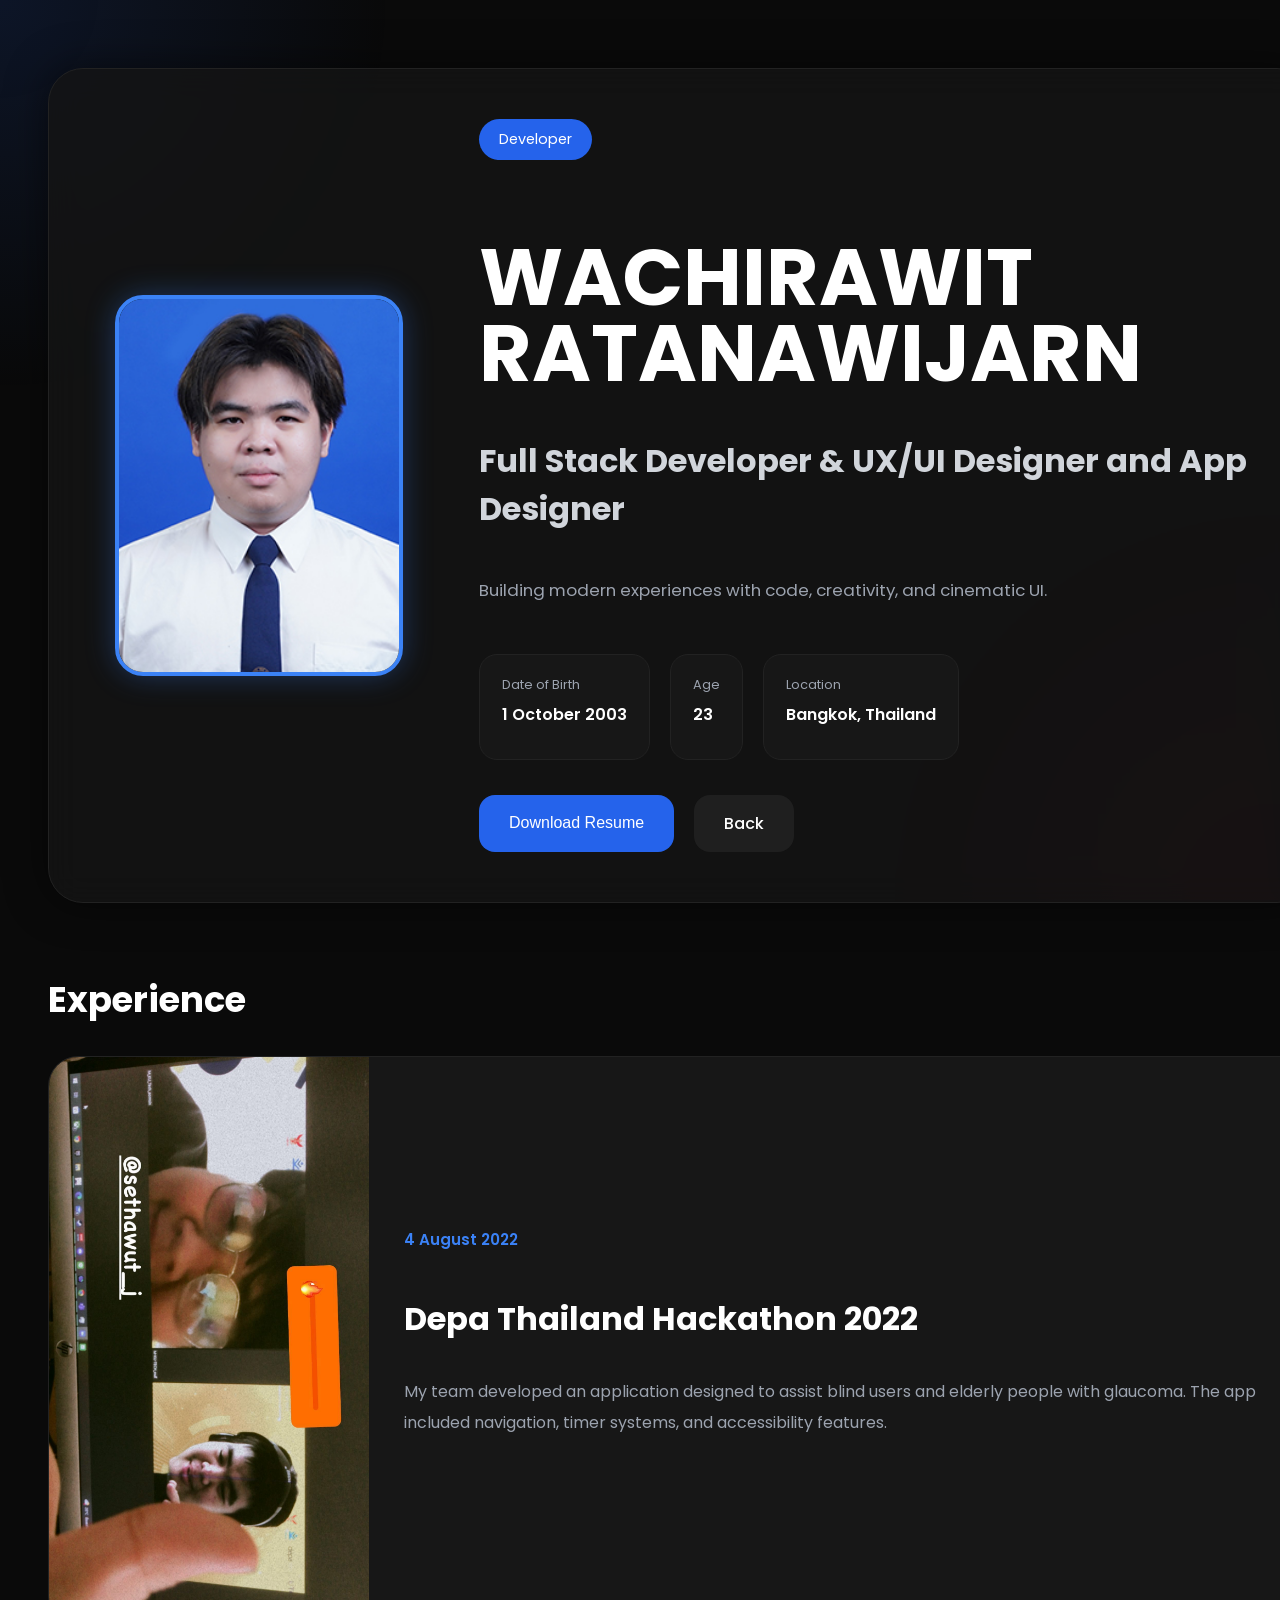
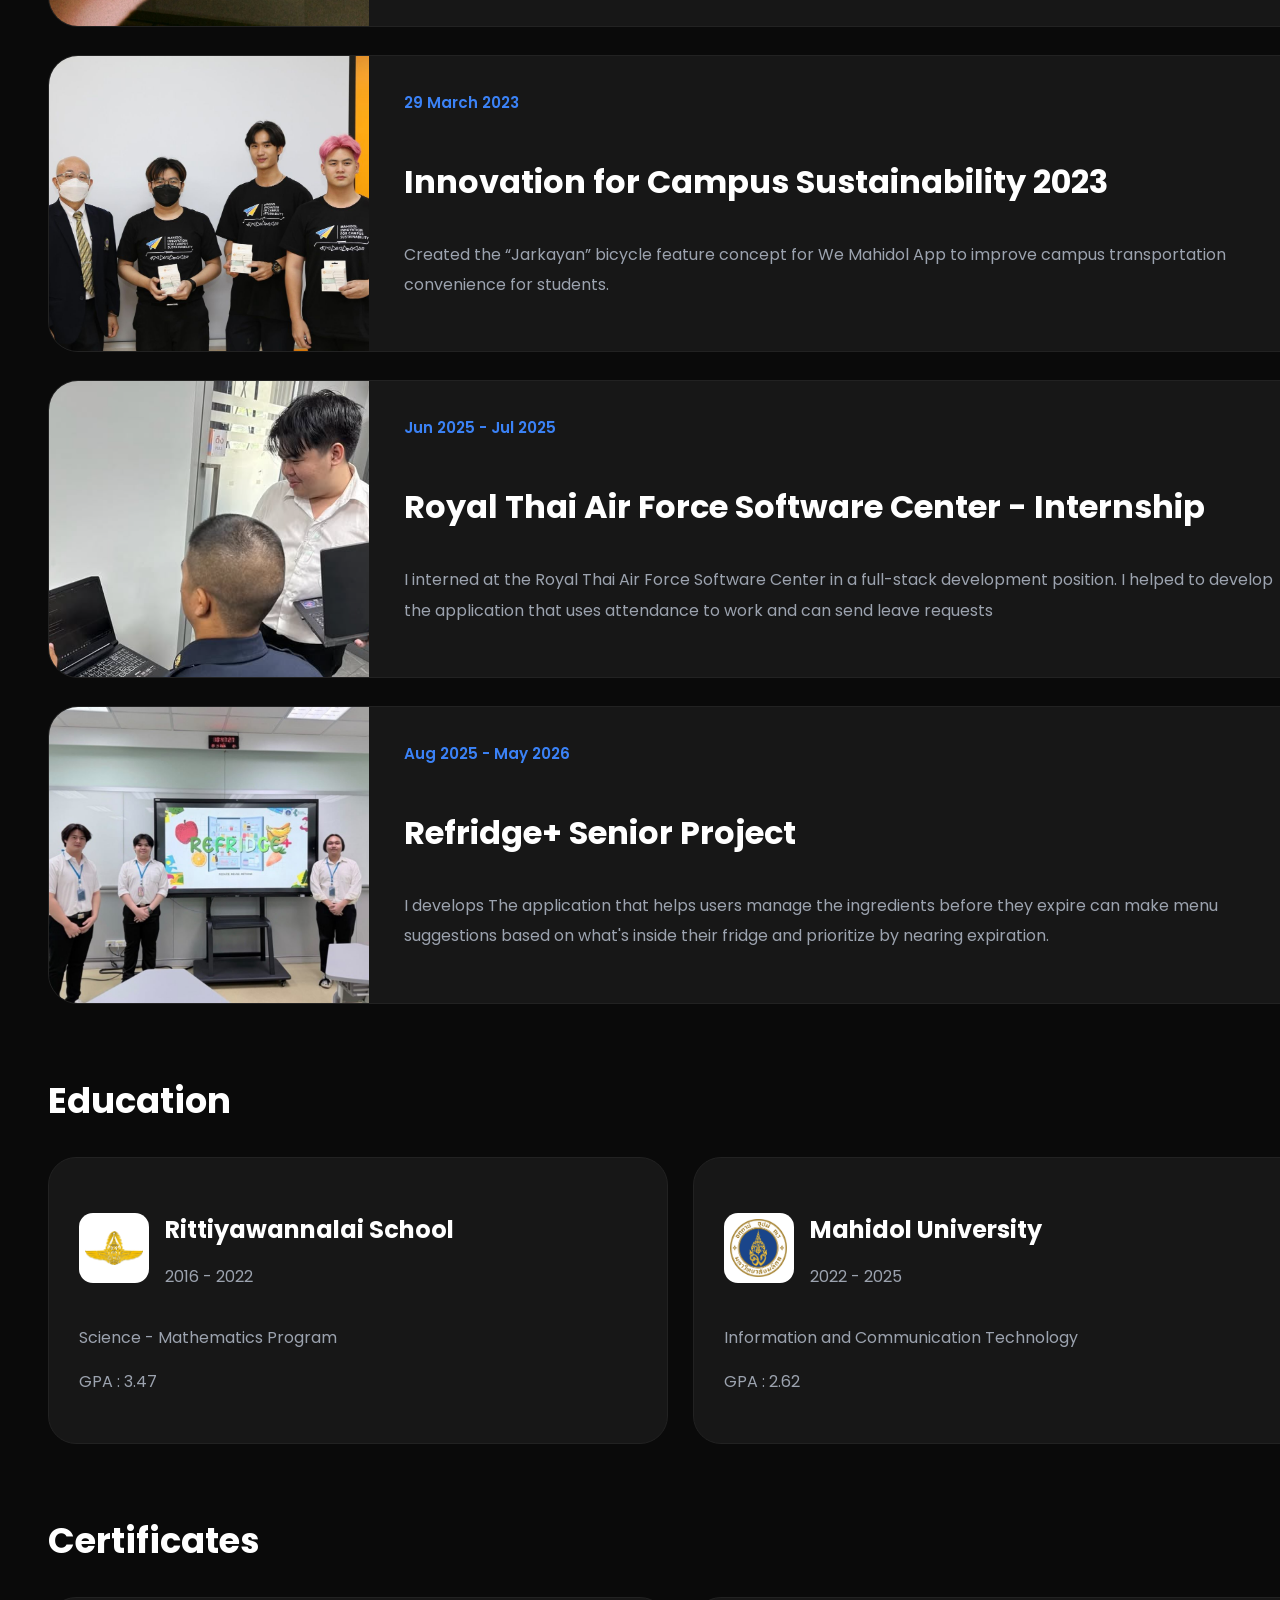
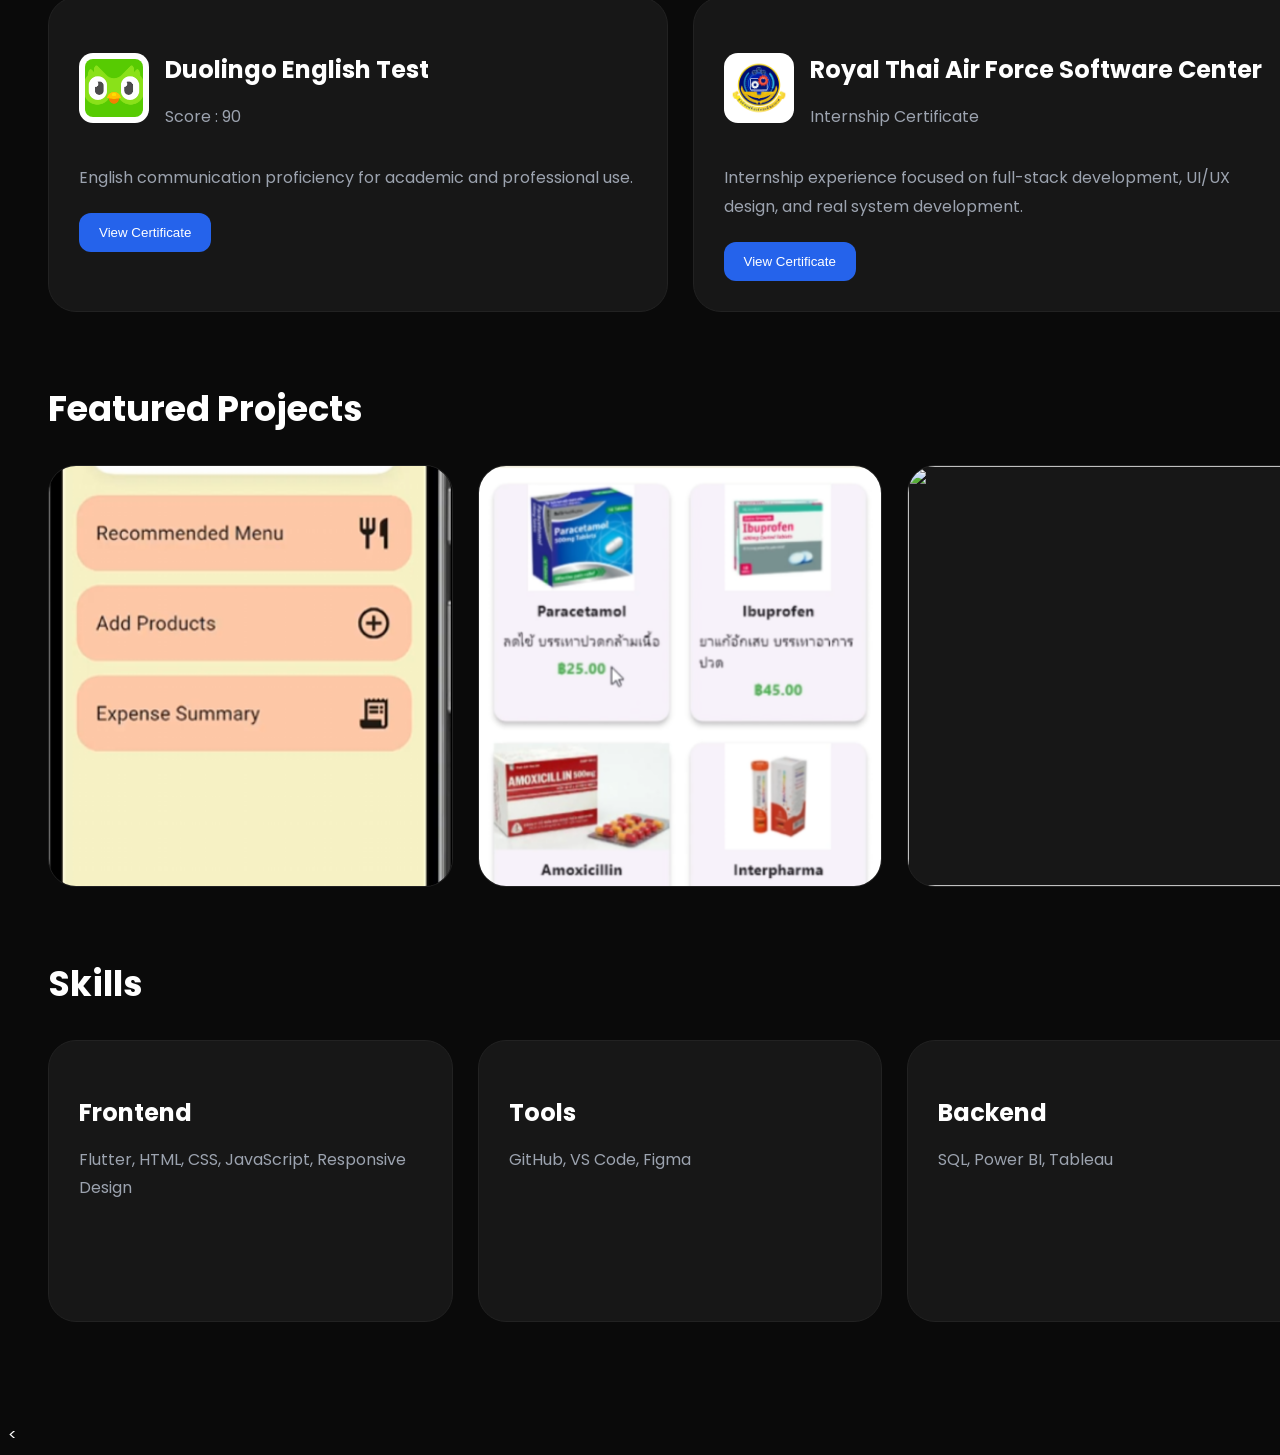
==== developer.html @ c6029c4a "Initial portfolio" ====
<!DOCTYPE html>
<html lang="en">

<head>

    <meta charset="UTF-8">

    <meta name="viewport" content="width=device-width, initial-scale=1.0">

    <title>
        Developer Portfolio
    </title>

    <link rel="stylesheet" href="developer.css">

    <link rel="preconnect" href="https://fonts.googleapis.com">

    <link href="https://fonts.googleapis.com/css2?family=Poppins:wght@300;400;500;600;700&display=swap"
        rel="stylesheet">

</head>

<body class="developer-theme">

    <div class="resume-page">

        <!-- HERO -->

        <div class="resume-card">

            <div class="left">

                <img src="img/KondeeD.png" class="profile">

            </div>

            <div class="right">

                <span class="tag">
                    Developer
                </span>

                <h1>
                    WACHIRAWIT <br>
                    RATANAWIJARN
                </h1>

                <h2>
                    Full Stack Developer
                    & UX/UI Designer and App Designer
                </h2>

                <p class="desc">
                    Building modern experiences with
                    code, creativity,
                    and cinematic UI.
                </p>

                <div class="info">

                    <div class="info-box">

                        <span>
                            Date of Birth
                        </span>

                        <p>
                            1 October 2003
                        </p>

                    </div>

                    <div class="info-box">

                        <span>
                            Age
                        </span>

                        <p>
                            23
                        </p>

                    </div>

                    <div class="info-box">

                        <span>
                            Location
                        </span>

                        <p>
                            Bangkok, Thailand
                        </p>

                    </div>

                </div>

                <div class="buttons">

                    <button>
                        Download Resume
                    </button>

                    <a href="index.html">
                        Back
                    </a>

                </div>

            </div>

        </div>

        <!-- EXPERIENCE -->

        <!-- EXPERIENCE -->

        <section class="section">

            <h2>
                Experience
            </h2>

            <div class="experience-list">

                <!-- EXPERIENCE 1 -->

                <div class="experience-card">

                    <img src="img/Depa.jpg">

                    <div class="experience-content">

                        <span class="exp-year">
                            4 August 2022
                        </span>

                        <h3>
                            Depa Thailand Hackathon 2022
                        </h3>

                        <p>
                            My team developed an application
                            designed to assist blind users
                            and elderly people with glaucoma.
                            The app included navigation,
                            timer systems,
                            and accessibility features.
                        </p>

                    </div>

                </div>

                <!-- EXPERIENCE 2 -->

                <div class="experience-card">

                    <img src="img/Jakkayan.jpg">

                    <div class="experience-content">

                        <span class="exp-year">
                            29 March 2023
                        </span>

                        <h3>
                            Innovation for Campus Sustainability 2023
                        </h3>

                        <p>
                            Created the “Jarkayan”
                            bicycle feature concept
                            for We Mahidol App
                            to improve campus transportation
                            convenience for students.
                        </p>

                    </div>

                </div>

                <!-- EXPERIENCE 3 -->

                <div class="experience-card">

                    <img src="img/Intern.png">

                    <div class="experience-content">

                        <span class="exp-year">
                            Jun 2025 - Jul 2025
                        </span>

                        <h3>
                            Royal Thai Air Force Software Center - Internship
                        </h3>

                        <p>
                            I interned at the Royal Thai Air Force Software Center in a full-stack development position.
                            I helped to develop the application that uses attendance to work and can send leave requests
                        </p>

                    </div>

                </div>
                <div class="experience-card">

                    <img src="img/re.jpg">

                    <div class="experience-content">

                        <span class="exp-year">
                            Aug 2025 - May 2026
                        </span>

                        <h3>
                            Refridge+ Senior Project
                        </h3>

                        <p>
                            I develops The application that helps users manage the ingredients before they expire can
                            make menu
                            suggestions based on what's inside their fridge and prioritize by nearing expiration.
                        </p>

                    </div>
                </div>

        </section>

        <!-- EDUCATION -->

        <section class="section">

            <h2>
                Education
            </h2>

            <div class="cards">

                <!-- SCHOOL -->

                <div class="project-card">

                    <div class="edu-top">

                        <img src="img/Rittiyawannalai.png" class="edu-logo">

                        <div>

                            <h3>
                                Rittiyawannalai School
                            </h3>

                            <p class="year">
                                2016 - 2022
                            </p>

                        </div>

                    </div>

                    <p>
                        Science - Mathematics Program
                    </p>

                    <p>
                        GPA : 3.47
                    </p>

                </div>

                <!-- UNIVERSITY -->

                <div class="project-card">

                    <div class="edu-top">

                        <img src="img/Mahidol.png" class="edu-logo">

                        <div>

                            <h3>
                                Mahidol University
                            </h3>

                            <p class="year">
                                2022 - 2025
                            </p>

                        </div>

                    </div>

                    <p>
                        Information and Communication Technology
                    </p>

                    <p>
                        GPA : 2.62
                    </p>

                </div>

            </div>

        </section>

        <!-- CERTIFICATES -->

        <section class="section">

            <h2>
                Certificates
            </h2>

            <div class="cards">

                <!-- CERTIFICATE 1 -->

                <div class="project-card cert-card">

                    <div class="cert-top">

                        <img src="img/duolingo.webp" class="cert-logo">

                        <div>

                            <h3>
                                Duolingo English Test
                            </h3>

                            <p class="year">
                                Score : 90
                            </p>

                        </div>

                    </div>

                    <p class="cert-desc">
                        English communication proficiency
                        for academic and professional use.
                    </p>

                    <div class="project-buttons">

                        <button onclick="openCert('img/duolingo-english.jpg')">
                            View Certificate
                        </button>

                    </div>

                </div>

                <!-- CERTIFICATE 2 -->

                <div class="project-card cert-card">

                    <div class="cert-top">

                        <img src="img/softwarecentre.png" class="cert-logo">

                        <div>

                            <h3>
                                Royal Thai Air Force Software Center
                            </h3>

                            <p class="year">
                                Internship Certificate
                            </p>

                        </div>

                    </div>

                    <p class="cert-desc">
                        Internship experience focused on
                        full-stack development,
                        UI/UX design,
                        and real system development.
                    </p>

                    <div class="project-buttons">

                        <button onclick="openCert('img/internship_certificate_wachirawit.png')">
                            View Certificate
                        </button>
                    </div>

                </div>

            </div>

        </section>


        <!-- FEATURED PROJECTS -->

        <section class="section">

            <h2>
                Featured Projects
            </h2>

            <div class="cards">

                <!-- PROJECT 1 -->

                <div class="project-card project-poster">

                    <img src="img/Refrige+.png">

                    <div class="overlay">

                        <h3>
                            Refridge+
                        </h3>

                        <p>
                            The application that helps users manage the ingredients before they expire can make menu
                            suggestions based on what's inside their fridge and prioritize by nearing expiration.
                        </p>

                        <div class="project-buttons">

                            <a href="https://drive.google.com/file/d/1z2KPlWmtaxEocbAhg1srMiDVDg1N4JLq/view?usp=sharing"
                                target="_blank">
                                Watch Demo
                            </a>

                            <a href="#">
                                GitHub
                            </a>

                        </div>

                    </div>

                </div>

                <!-- PROJECT 2 -->

                <div class="project-card project-poster">

                    <img src="img/medical.png">

                    <div class="overlay">

                        <h3>
                            AscleMed+
                        </h3>

                        <p>
                            An application that can connect doctors and patients who live in rural areas to receive good advice and good health.

                        </p>

                        <div class="project-buttons">

                            <a href="https://drive.google.com/file/d/19-6vpLQarv-uHsinkH6KcrY7eYOymDAF/view?usp=sharing" target="_blank">
                                Watch Demo
                            </a>

                            <a href="https://github.com/greenks12/Medical.git" target="_blank">
                                GitHub
                            </a>

                        </div>

                    </div>

                </div>

                <!-- PROJECT 3 -->

                <div class="project-card project-poster">

                    <img src="img/portfolio.png">

                    <div class="overlay">

                        <h3>
                            Netflix Portfolio
                        </h3>

                        <p>
                            Cinematic developer portfolio UI.
                        </p>

                        <div class="project-buttons">

                            <a href="#">
                                Live Demo
                            </a>

                            <a href="#">
                                GitHub
                            </a>

                        </div>

                    </div>

                </div>

            </div>

        </section>

        <!-- SKILLS -->

        <section class="section">

            <h2>
                Skills
            </h2>

            <div class="cards">

                <div class="project-card">

                    <h3>
                        Frontend
                    </h3>

                    <p>
                        Flutter,
                        HTML,
                        CSS,
                        JavaScript,
                        Responsive Design
                    </p>

                </div>


                <div class="project-card">

                    <h3>
                        Tools
                    </h3>

                    <p>
                        GitHub,
                        VS Code,
                        Figma
                    </p>

                </div>

                
                <div class="project-card">

                    <h3>
                        Backend
                    </h3>

                    <p>
                        SQL,
                        Power BI,
                        Tableau
                    </p>

                </div>

            </div>

        </section>

    </div>

    <!-- CERTIFICATE POPUP -->

    <div class="cert-popup" id="certPopup">

        <span class="close" onclick="closeCert()">

            ✕

        </span>

        <img id="certImage" src="" class="cert-image">

    </div>

    <!-- SCRIPT -->

    <<script>
document.addEventListener("DOMContentLoaded", () => {

    const certPopup = document.getElementById("certPopup");
    const certImage = document.getElementById("certImage");

    function openCert(imgSrc) {

        console.log("OPEN:", imgSrc);

        if (!imgSrc) return;

        // force reset (กัน cache ค้าง)
        certImage.src = "";

        setTimeout(() => {
            certImage.src = imgSrc;
        }, 10);

        certPopup.classList.add("show");
    }

    function closeCert() {
        certPopup.classList.remove("show");
        certImage.src = "";
    }

    window.openCert = openCert;
    window.closeCert = closeCert;

    certPopup.addEventListener("click", (e) => {
        if (e.target === certPopup) {
            closeCert();
        }
    });

});
</script>
---- developer.css ----
.developer-theme {
    background: #0a0a0a;
    color: white;
    font-family: 'Poppins', sans-serif;
    overflow-x: hidden;
}

/* BACKGROUND */

.developer-theme::before {
    content: "";
    position: fixed;
    inset: 0;

    background:
        radial-gradient(circle at top left,
            #2563eb22,
            transparent 25%),

        radial-gradient(circle at bottom right,
            #e5091422,
            transparent 25%);

    z-index: -1;
}

/* MAIN */

.developer-theme .resume-page {
    width: 100%;
    max-width: 1400px;
    margin: auto;
    padding: 60px 40px 100px;
}

/* ========================= */
/* NAVBAR */
/* ========================= */

.developer-theme .navbar {

    width: 100%;

    display: flex;

    justify-content: space-between;

    align-items: center;

    margin-bottom: 40px;
}

.developer-theme .navbar h2 {

    font-size: 1.4rem;

    font-weight: 700;

    color: white;
}

.developer-theme .navbar a {

    text-decoration: none;

    color: white;

    background: #1a1a1a;

    padding: 12px 20px;

    border-radius: 14px;

    transition: 0.3s;
}

.developer-theme .navbar a:hover {

    background: #2563eb;
}

/* ========================= */
/* HERO CARD */
/* ========================= */

.developer-theme .resume-card {

    display: grid;

    grid-template-columns: 320px 1fr;

    gap: 60px;

    background: #141414cc;

    border: 1px solid #222;

    border-radius: 35px;

    padding: 50px;

    backdrop-filter: blur(16px);

    box-shadow:
        0 0 40px #00000088;

    align-items: center;
}

/* IMAGE */

.developer-theme .left {

    display: flex;

    justify-content: center;

    align-items: center;
}

.developer-theme .profile {

    width: 100%;

    max-width: 280px;

    aspect-ratio: 3/4;

    object-fit: cover;

    border-radius: 28px;

    border: 4px solid #3b82f6;

    box-shadow:
        0 0 30px #3b82f655;
}

/* RIGHT */

.developer-theme .right {

    display: flex;

    flex-direction: column;

    justify-content: center;
}

.developer-theme .tag {

    display: inline-flex;

    width: fit-content;

    padding: 10px 20px;

    background: #2563eb;

    border-radius: 999px;

    font-size: 0.9rem;

    margin-bottom: 25px;
}

.developer-theme .right h1 {

    font-size: 5rem;

    line-height: 0.95;

    font-weight: 700;

    margin-bottom: 20px;
}

.developer-theme .right h2 {

    font-size: 2rem;

    color: #d1d5db;

    margin-bottom: 25px;
}

.developer-theme .desc {

    max-width: 700px;

    color: #9ca3af;

    line-height: 1.9;

    font-size: 1.05rem;
}

/* ========================= */
/* INFO */
/* ========================= */

.developer-theme .info {

    display: flex;

    gap: 20px;

    flex-wrap: wrap;

    margin-top: 30px;
}

.developer-theme .info-box {

    background: #171717;

    border: 1px solid #222;

    padding: 16px 22px;

    border-radius: 18px;
}

.developer-theme .info-box span {

    font-size: 0.8rem;

    color: #9ca3af;
}

.developer-theme .info-box p {

    margin-top: 6px;

    font-weight: 600;
}

/* ========================= */
/* BUTTONS */
/* ========================= */

.developer-theme .buttons {

    display: flex;

    gap: 20px;

    margin-top: 35px;

    flex-wrap: wrap;
}

.developer-theme .buttons button,
.developer-theme .buttons a {

    padding: 16px 30px;

    border: none;

    border-radius: 16px;

    background: #2563eb;

    color: white;

    text-decoration: none;

    font-size: 1rem;

    font-weight: 500;

    cursor: pointer;

    transition: 0.3s;
}

.developer-theme .buttons a {

    background: #1f1f1f;
}

.developer-theme .buttons button:hover,
.developer-theme .buttons a:hover {

    transform: translateY(-4px);

    box-shadow:
        0 10px 25px #2563eb55;
}

/* ========================= */
/* SECTION */
/* ========================= */

.developer-theme .section {

    margin-top: 70px;
}

.developer-theme .section h2 {

    font-size: 2.2rem;

    margin-bottom: 30px;
}

/* ========================= */
/* GRID */
/* ========================= */

.developer-theme .cards {

    display: grid;

    grid-template-columns:
        repeat(auto-fit, minmax(280px, 1fr));

    gap: 25px;
}

/* ========================= */
/* CARD */
/* ========================= */

.developer-theme .project-card {

    background: #171717;

    border: 1px solid #222;

    border-radius: 28px;

    padding: 30px;

    min-height: 220px;

    transition: 0.35s;

    position: relative;

    overflow: hidden;
}

.developer-theme .project-card:hover {

    transform: translateY(-8px);

    border-color: #2563eb;

    box-shadow:
        0 0 30px #2563eb33;
}

.developer-theme .project-card h3 {

    font-size: 1.5rem;

    margin-bottom: 15px;
}

.developer-theme .project-card p {

    color: #9ca3af;

    line-height: 1.8;
}

/* ========================= */
/* EXPERIENCE */
/* ========================= */

.developer-theme .experience-list {

    display: flex;

    flex-direction: column;

    gap: 28px;
}

.developer-theme .experience-card {

    display: flex;

    background: #171717;

    border: 1px solid #222;

    border-radius: 30px;

    overflow: hidden;

    transition: 0.35s;

    min-height: 240px;
}

.developer-theme .experience-card:hover {

    transform: translateY(-6px);

    border-color: #2563eb;

    box-shadow:
        0 0 30px #2563eb33;
}

.developer-theme .experience-card img {

    width: 320px;

    object-fit: cover;
}

.developer-theme .experience-content {

    padding: 35px;

    display: flex;

    flex-direction: column;

    justify-content: center;
}

.developer-theme .exp-year {

    color: #3b82f6;

    font-size: 0.95rem;

    margin-bottom: 12px;

    font-weight: 600;
}

.developer-theme .experience-content h3 {

    font-size: 2rem;

    margin-bottom: 18px;
}

.developer-theme .experience-content p {

    color: #9ca3af;

    line-height: 1.9;
}

/* ========================= */
/* POSTER */
/* ========================= */

.developer-theme .project-poster {

    padding: 0;

    height: 420px;
}

.developer-theme .project-poster img {

    width: 100%;

    height: 100%;

    object-fit: cover;

    transition: 0.4s;
}

.developer-theme .project-poster:hover img {

    transform: scale(1.08);
}

.developer-theme .overlay {

    position: absolute;

    inset: 0;

    background:
        linear-gradient(to top,
            rgba(0, 0, 0, 0.95),
            rgba(0, 0, 0, 0.1));

    display: flex;

    flex-direction: column;

    justify-content: flex-end;

    padding: 30px;

    opacity: 0;

    transition: 0.35s;
}

.developer-theme .project-poster:hover .overlay {

    opacity: 1;
}

/* ========================= */
/* PROJECT BUTTONS */
/* ========================= */

.developer-theme .project-buttons {

    display: flex;

    gap: 14px;

    margin-top: 20px;

    flex-wrap: wrap;
}

.developer-theme .project-buttons a,
.developer-theme .project-buttons button {

    padding: 12px 20px;

    border: none;

    border-radius: 12px;

    background: #2563eb;

    color: white;

    text-decoration: none;

    cursor: pointer;

    transition: 0.3s;

    font-weight: 500;
}

.developer-theme .project-buttons a:hover,
.developer-theme .project-buttons button:hover {

    transform: translateY(-3px);

    background: #3b82f6;
}

/* ========================= */
/* POPUP */
/* ========================= */

.developer-theme .cert-popup {

    position: fixed;

    inset: 0;

    background: rgba(0, 0, 0, 0.92);

    display: flex;

    justify-content: center;

    align-items: center;

    z-index: 9999;

    opacity: 0;

    visibility: hidden;

    transition: 0.3s;
}

.developer-theme .cert-popup.show {

    opacity: 1;

    visibility: visible;
}

.developer-theme .cert-image {

    width: 70%;

    max-width: 700px;

    border-radius: 20px;

    box-shadow: 0 0 40px #000;
}

.developer-theme .close {

    position: absolute;

    top: 30px;

    right: 40px;

    font-size: 2rem;

    color: white;

    cursor: pointer;
}

/* ========================= */
/* MOBILE */
/* ========================= */

@media(max-width:1000px) {

    .developer-theme .resume-card {

        grid-template-columns: 1fr;

        text-align: center;
    }

    .developer-theme .left {

        justify-content: center;
    }

    .developer-theme .right {

        align-items: center;
    }

    .developer-theme .tag {

        margin-inline: auto;
    }

    .developer-theme .right h1 {

        font-size: 3.5rem;
    }

    .developer-theme .right h2 {

        font-size: 1.5rem;
    }

    .developer-theme .buttons,
    .developer-theme .info {

        justify-content: center;
    }

    .developer-theme .experience-card {

        flex-direction: column;
    }

    .developer-theme .experience-card img {

        width: 100%;

        height: 240px;
    }
}

@media(max-width:600px) {

    .developer-theme .resume-page {

        padding: 30px 20px 80px;
    }

    .developer-theme .resume-card {

        padding: 30px;
    }

    .developer-theme .profile {

        max-width: 220px;
    }

    .developer-theme .right h1 {

        font-size: 2.5rem;
    }

    .developer-theme .right h2 {

        font-size: 1.2rem;
    }

    .developer-theme .project-poster {

        height: 320px;
    }

    .developer-theme .cert-image {

        width: 95%;
    }
}

/* ========================= */
/* EDUCATION + CERTIFICATE LOGO FIX */
/* ========================= */

.edu-top {
    display: flex;
    align-items: center;
    gap: 16px;
}

.edu-logo {
    width: 58px !important;
    height: 58px !important;

    min-width: 58px;
    max-width: 58px;

    object-fit: contain;

    background: white;

    border-radius: 14px;

    padding: 6px;

    flex-shrink: 0;
}

.cert-top {
    display: flex;
    align-items: center;
    gap: 16px;
}

.cert-logo {
    width: 58px !important;
    height: 58px !important;

    min-width: 58px;
    max-width: 58px;

    object-fit: contain;

    background: white;

    border-radius: 14px;

    padding: 6px;

    flex-shrink: 0;
}

/* กัน h3 ดัน layout */
.edu-top h3,
.cert-top h3 {
    font-size: 1.1rem;
    margin-bottom: 4px;
}

/* MOBILE */
@media(max-width:600px){

    .edu-logo,
    .cert-logo{

        width: 48px !important;
        height: 48px !important;

        min-width: 48px;
        max-width: 48px;
    }

}
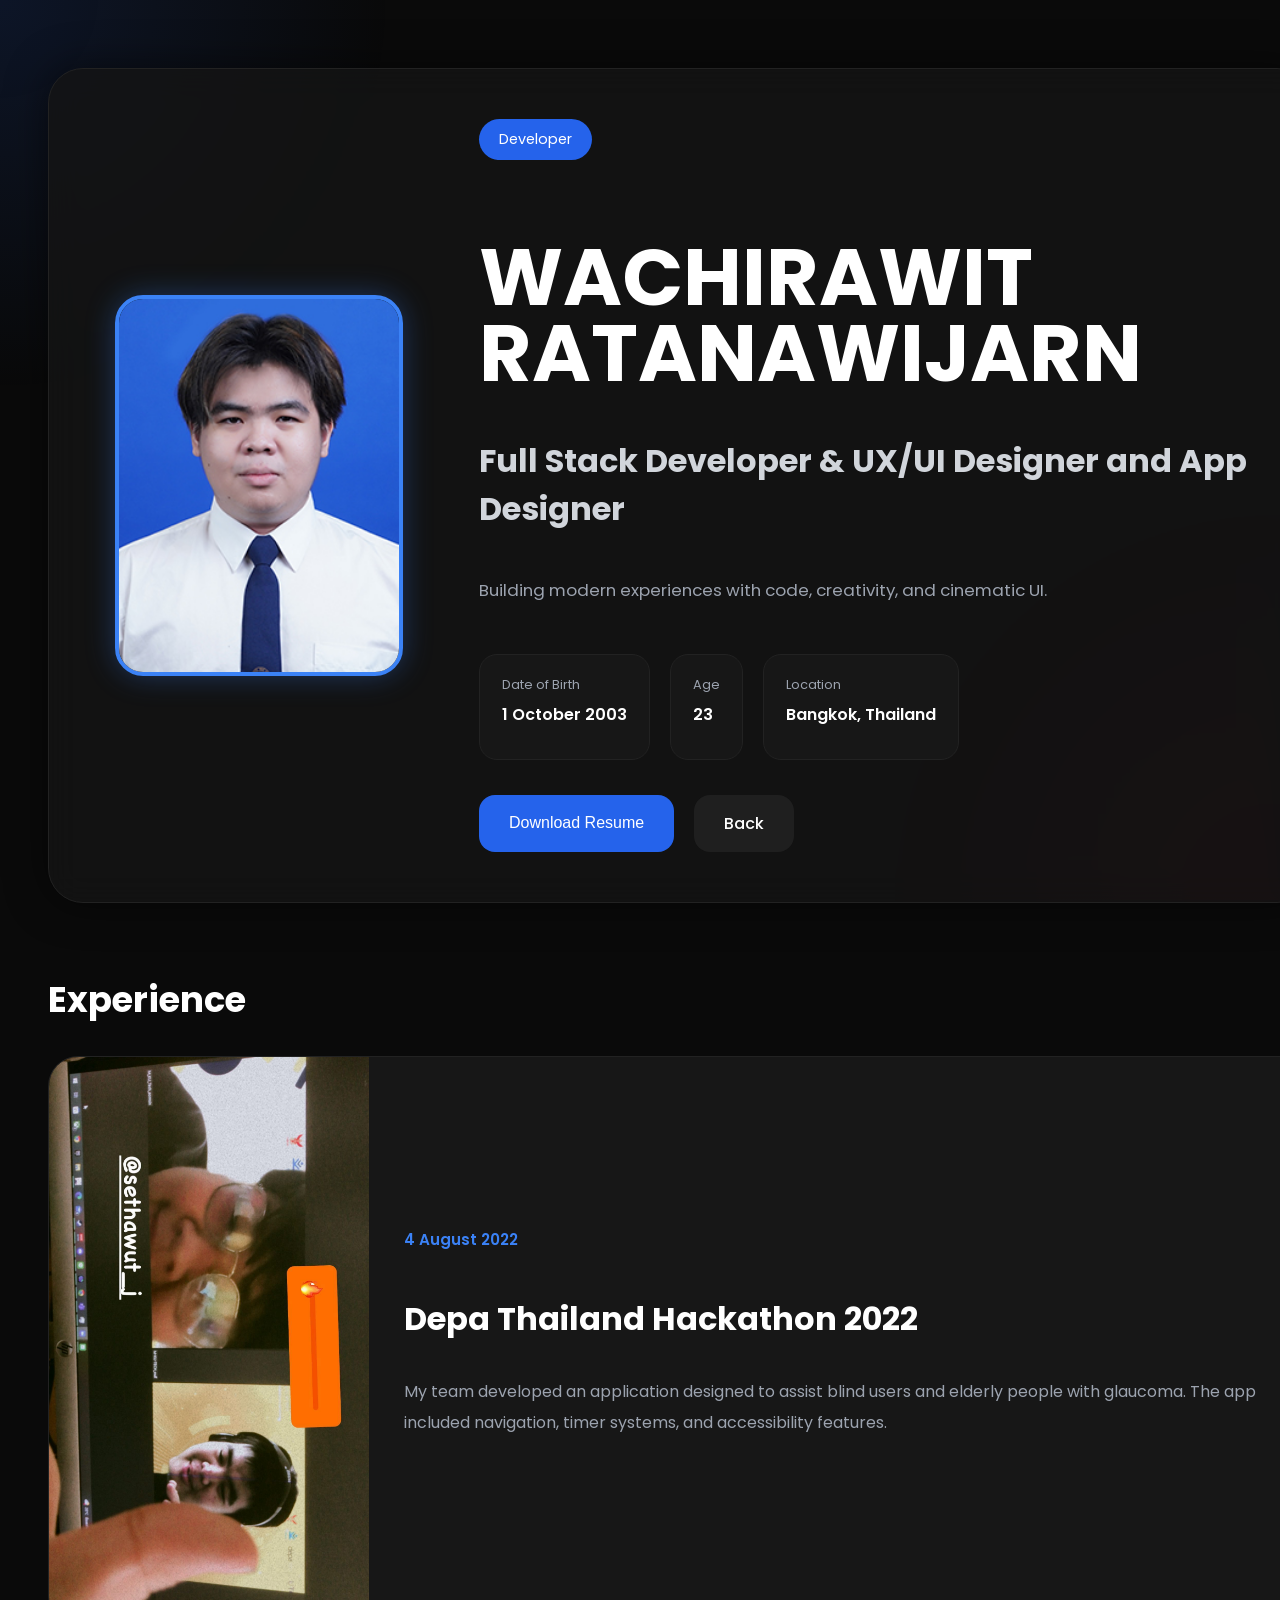
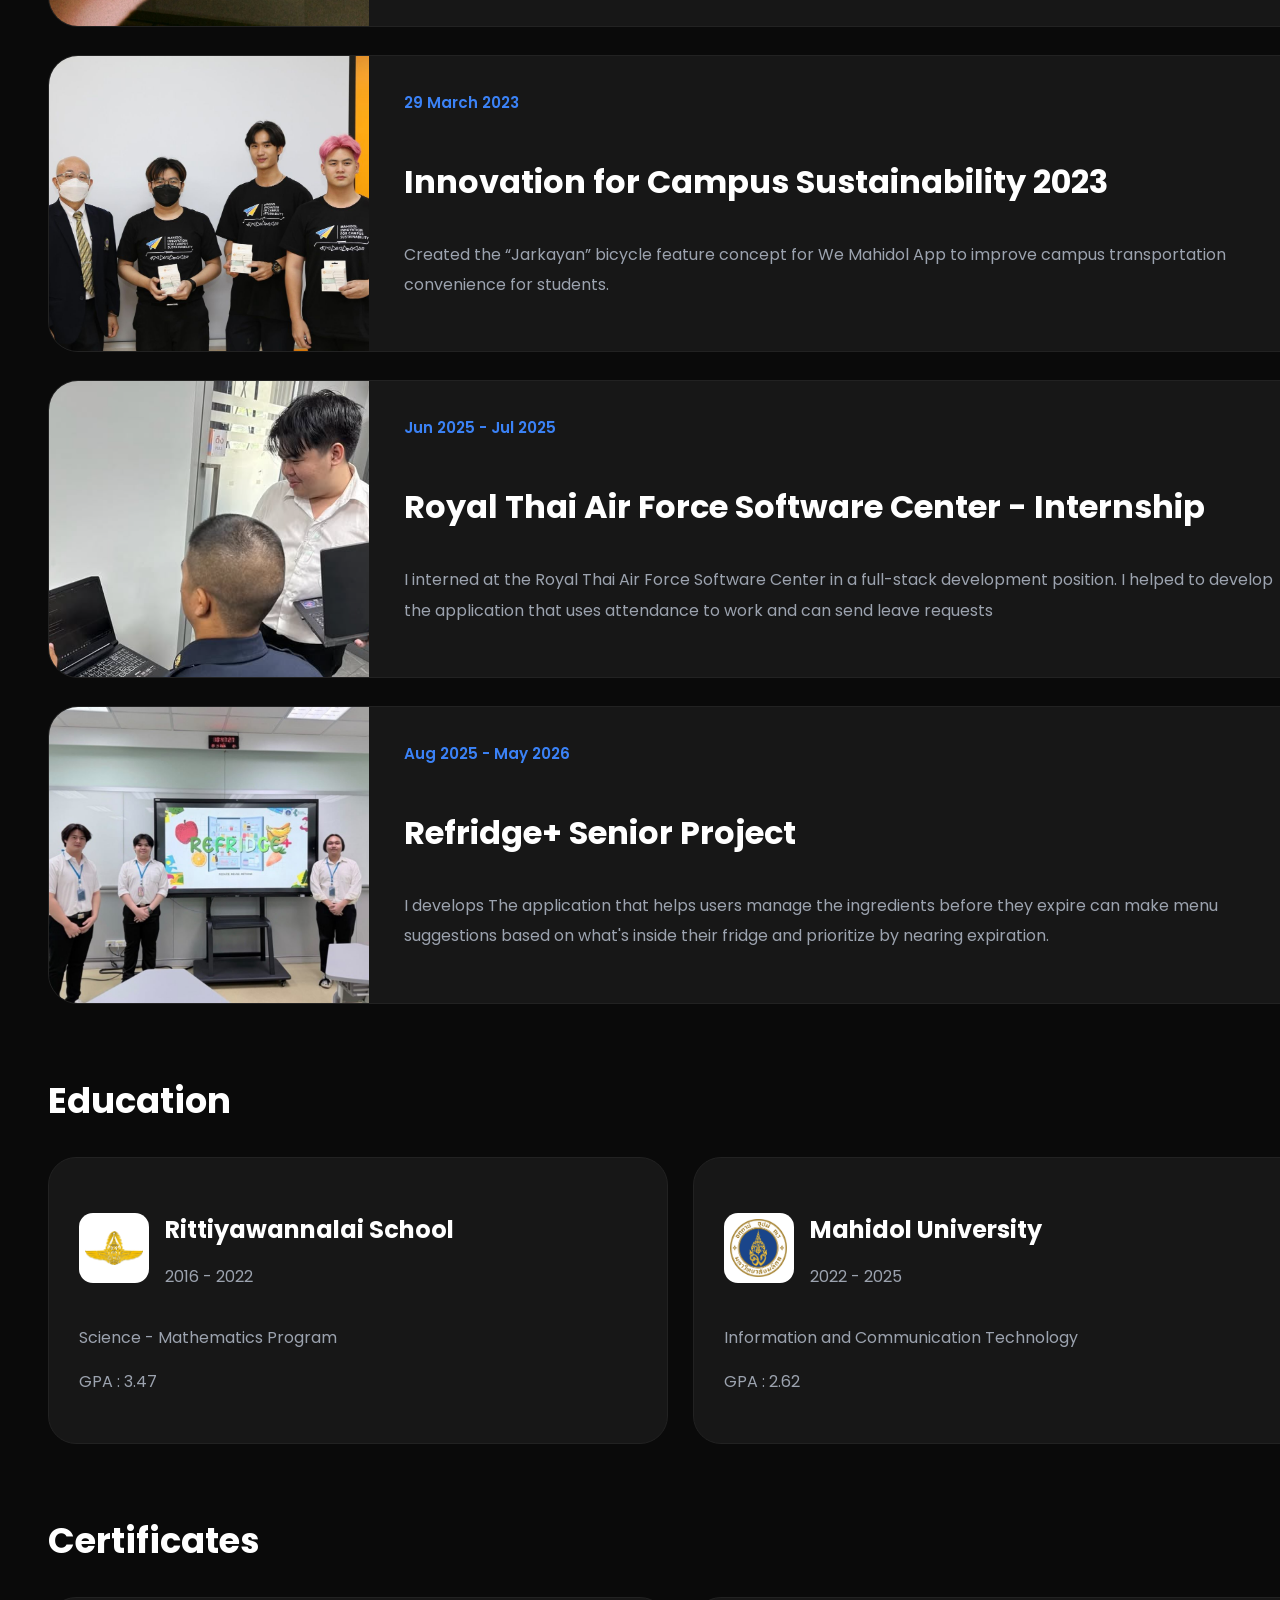
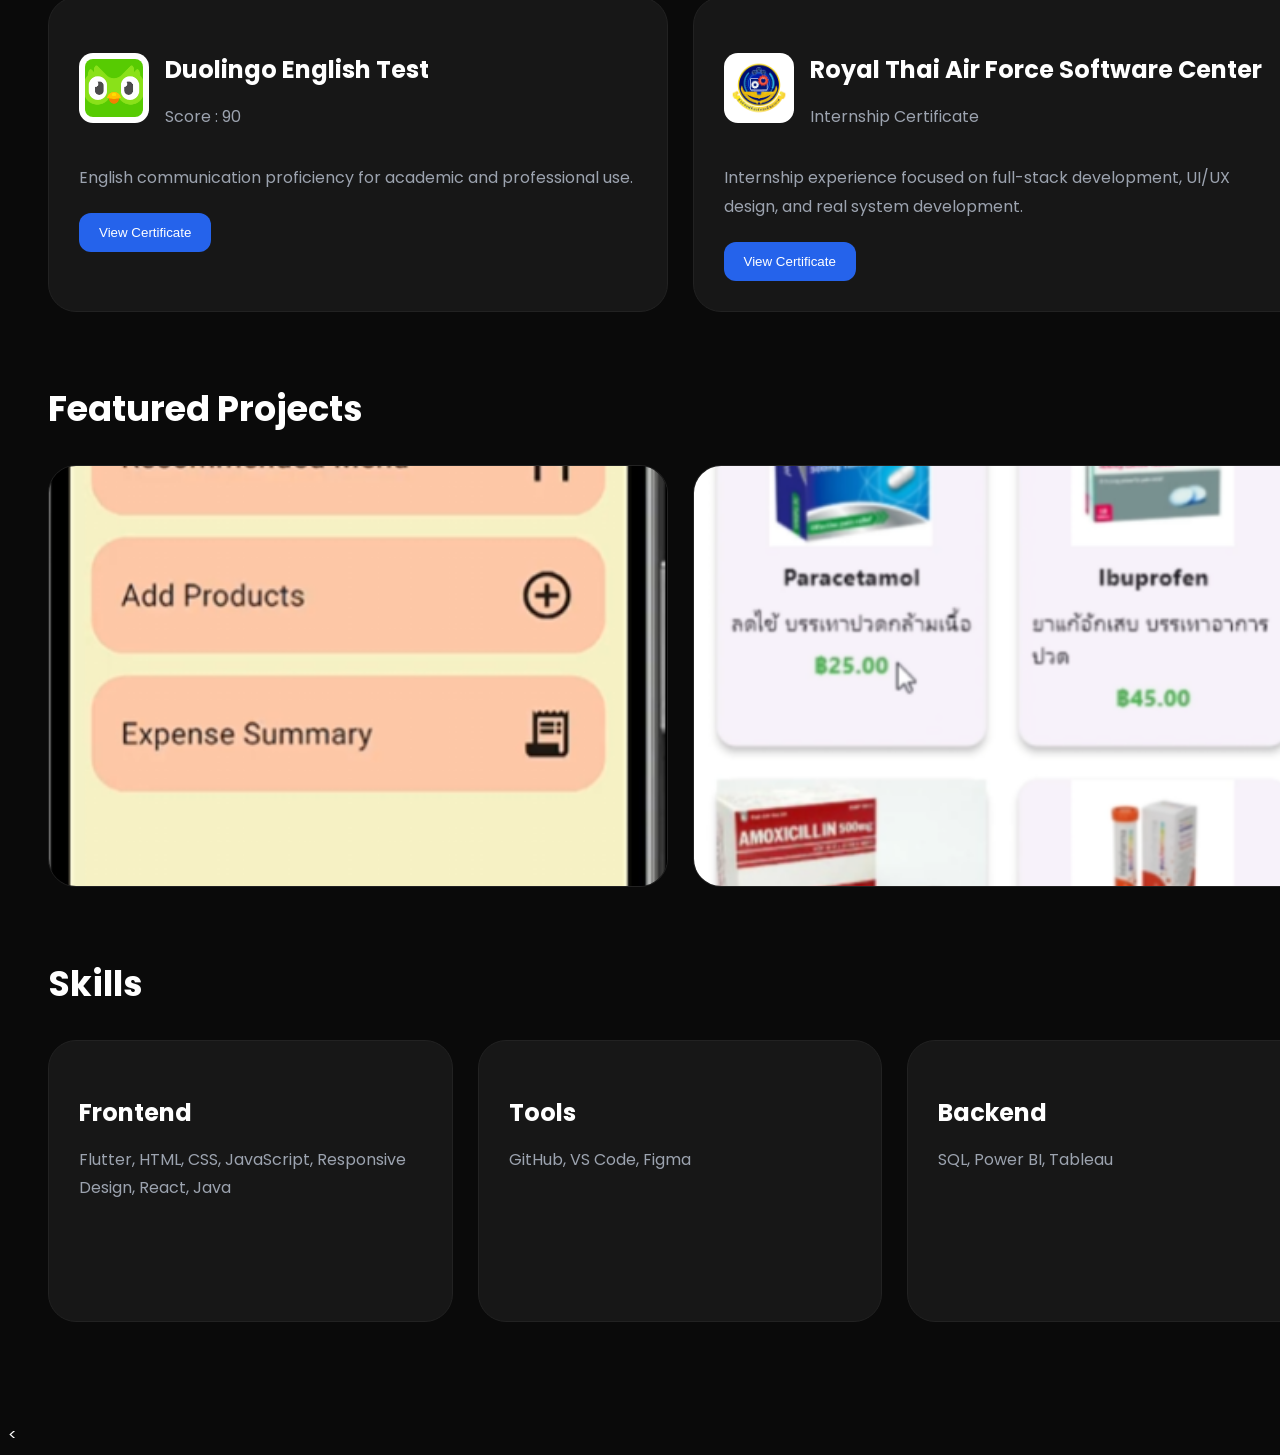
==== commit d0fdbddf: "Initial portfolio upload" ====
--- a/developer.html
+++ b/developer.html
@@ -432,10 +432,6 @@
                                 Watch Demo
                             </a>
 
-                            <a href="#">
-                                GitHub
-                            </a>
-
                         </div>
 
                     </div>
@@ -476,38 +472,6 @@
                 </div>
 
                 <!-- PROJECT 3 -->
-
-                <div class="project-card project-poster">
-
-                    <img src="img/portfolio.png">
-
-                    <div class="overlay">
-
-                        <h3>
-                            Netflix Portfolio
-                        </h3>
-
-                        <p>
-                            Cinematic developer portfolio UI.
-                        </p>
-
-                        <div class="project-buttons">
-
-                            <a href="#">
-                                Live Demo
-                            </a>
-
-                            <a href="#">
-                                GitHub
-                            </a>
-
-                        </div>
-
-                    </div>
-
-                </div>
-
-            </div>
 
         </section>
 
@@ -532,7 +496,9 @@
                         HTML,
                         CSS,
                         JavaScript,
-                        Responsive Design
+                        Responsive Design,
+                        React,
+                        Java
                     </p>
 
                 </div>
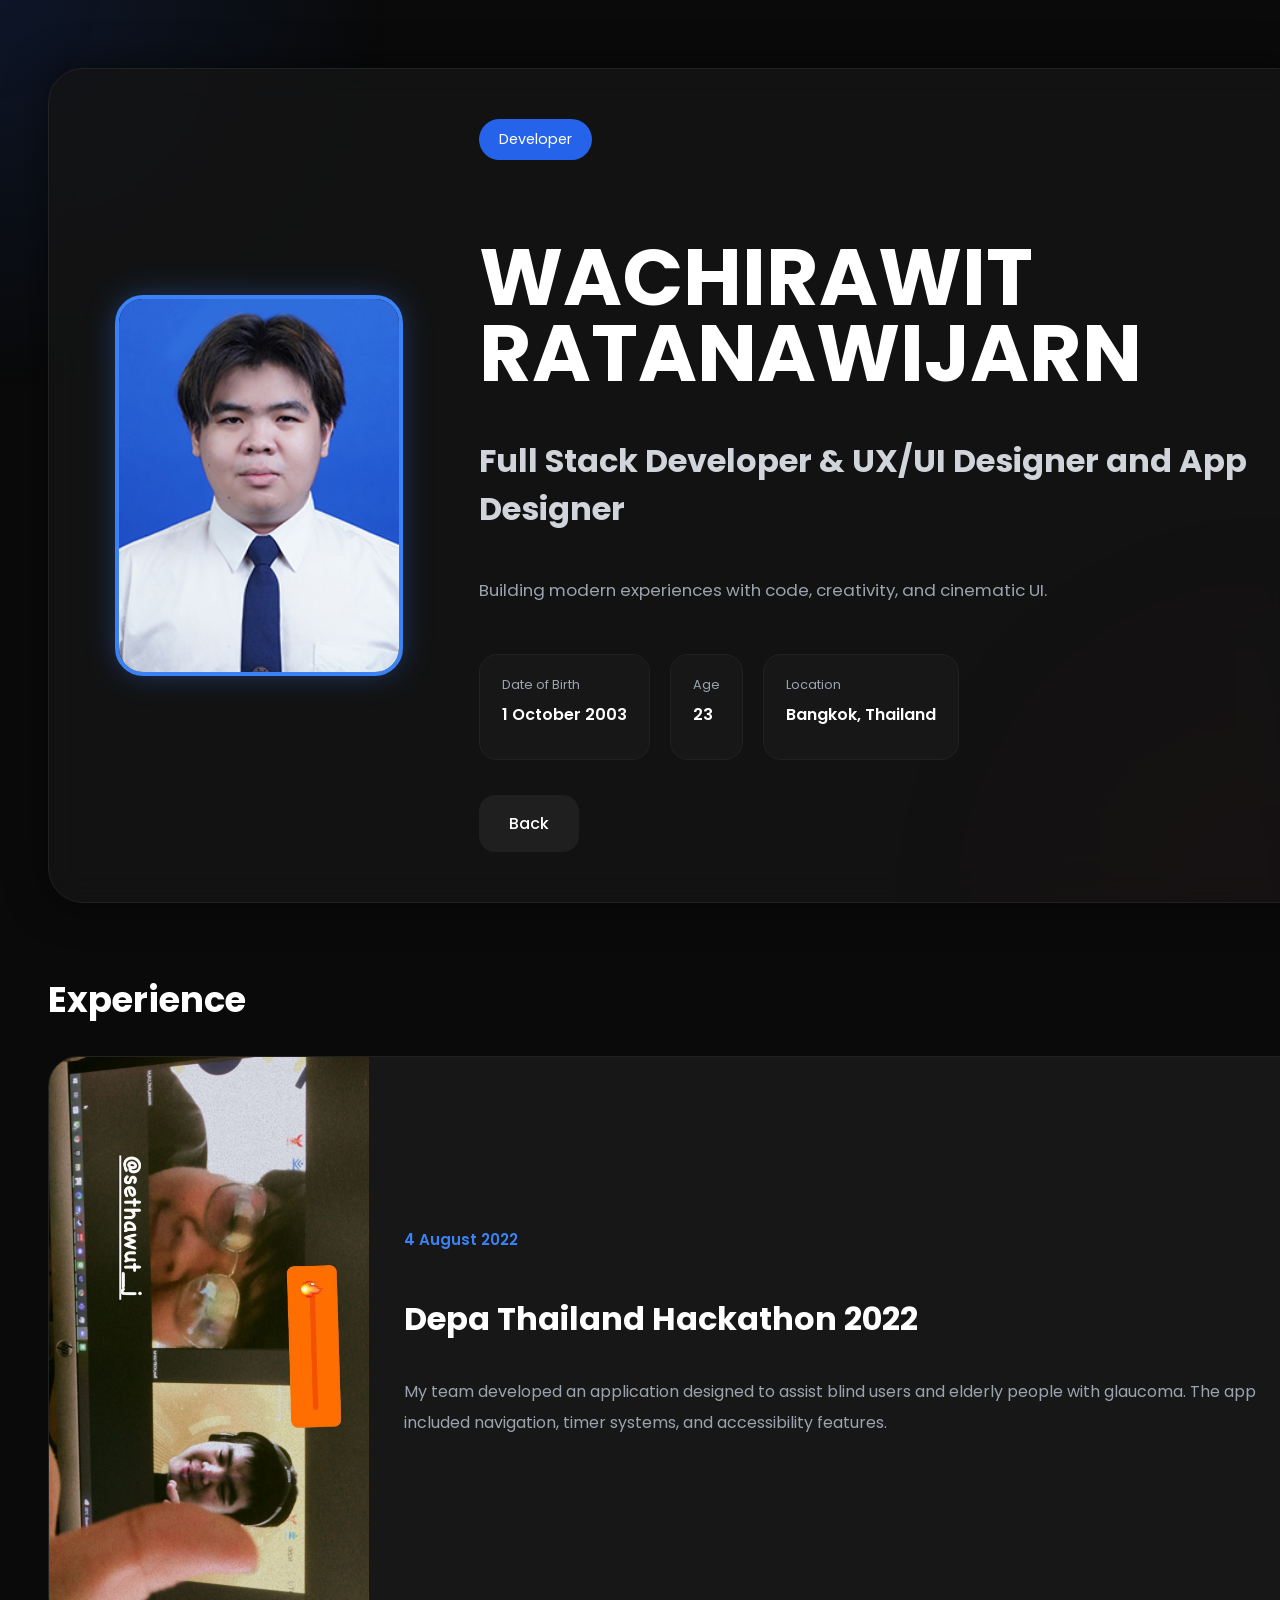
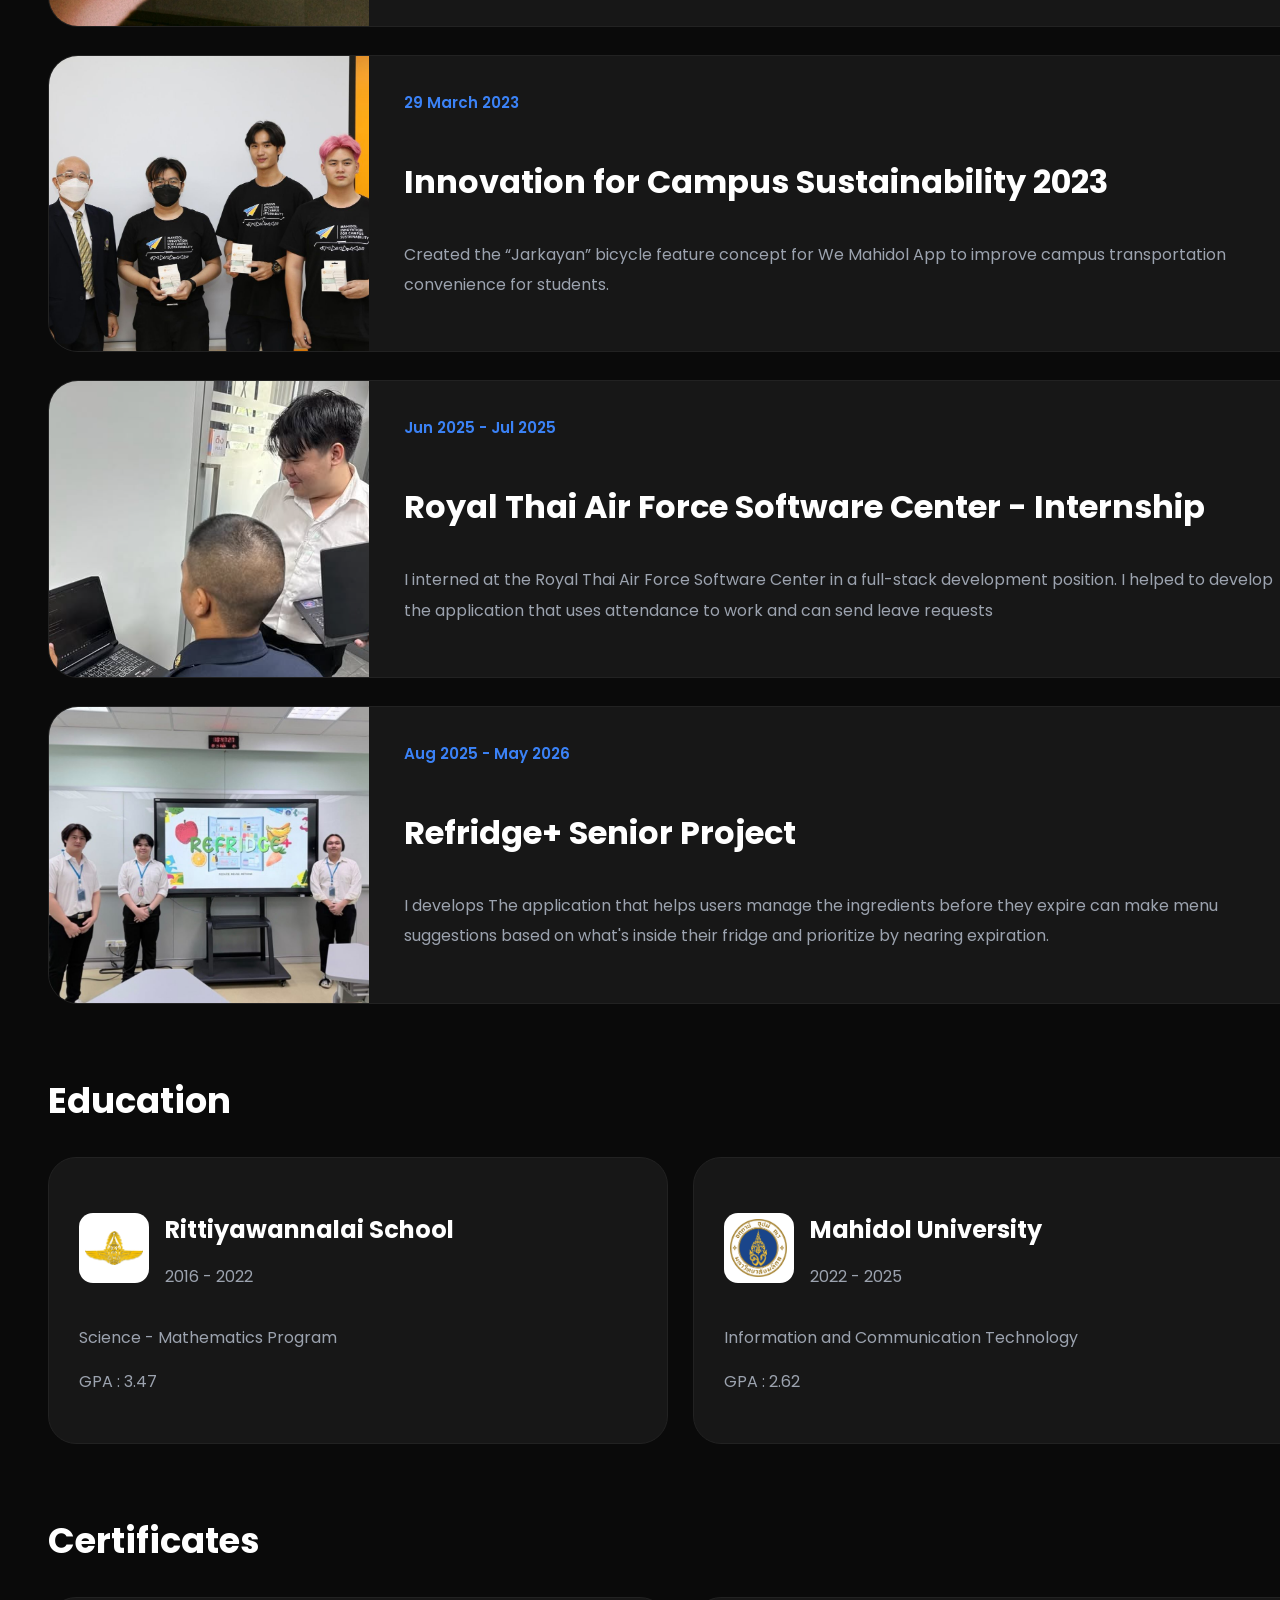
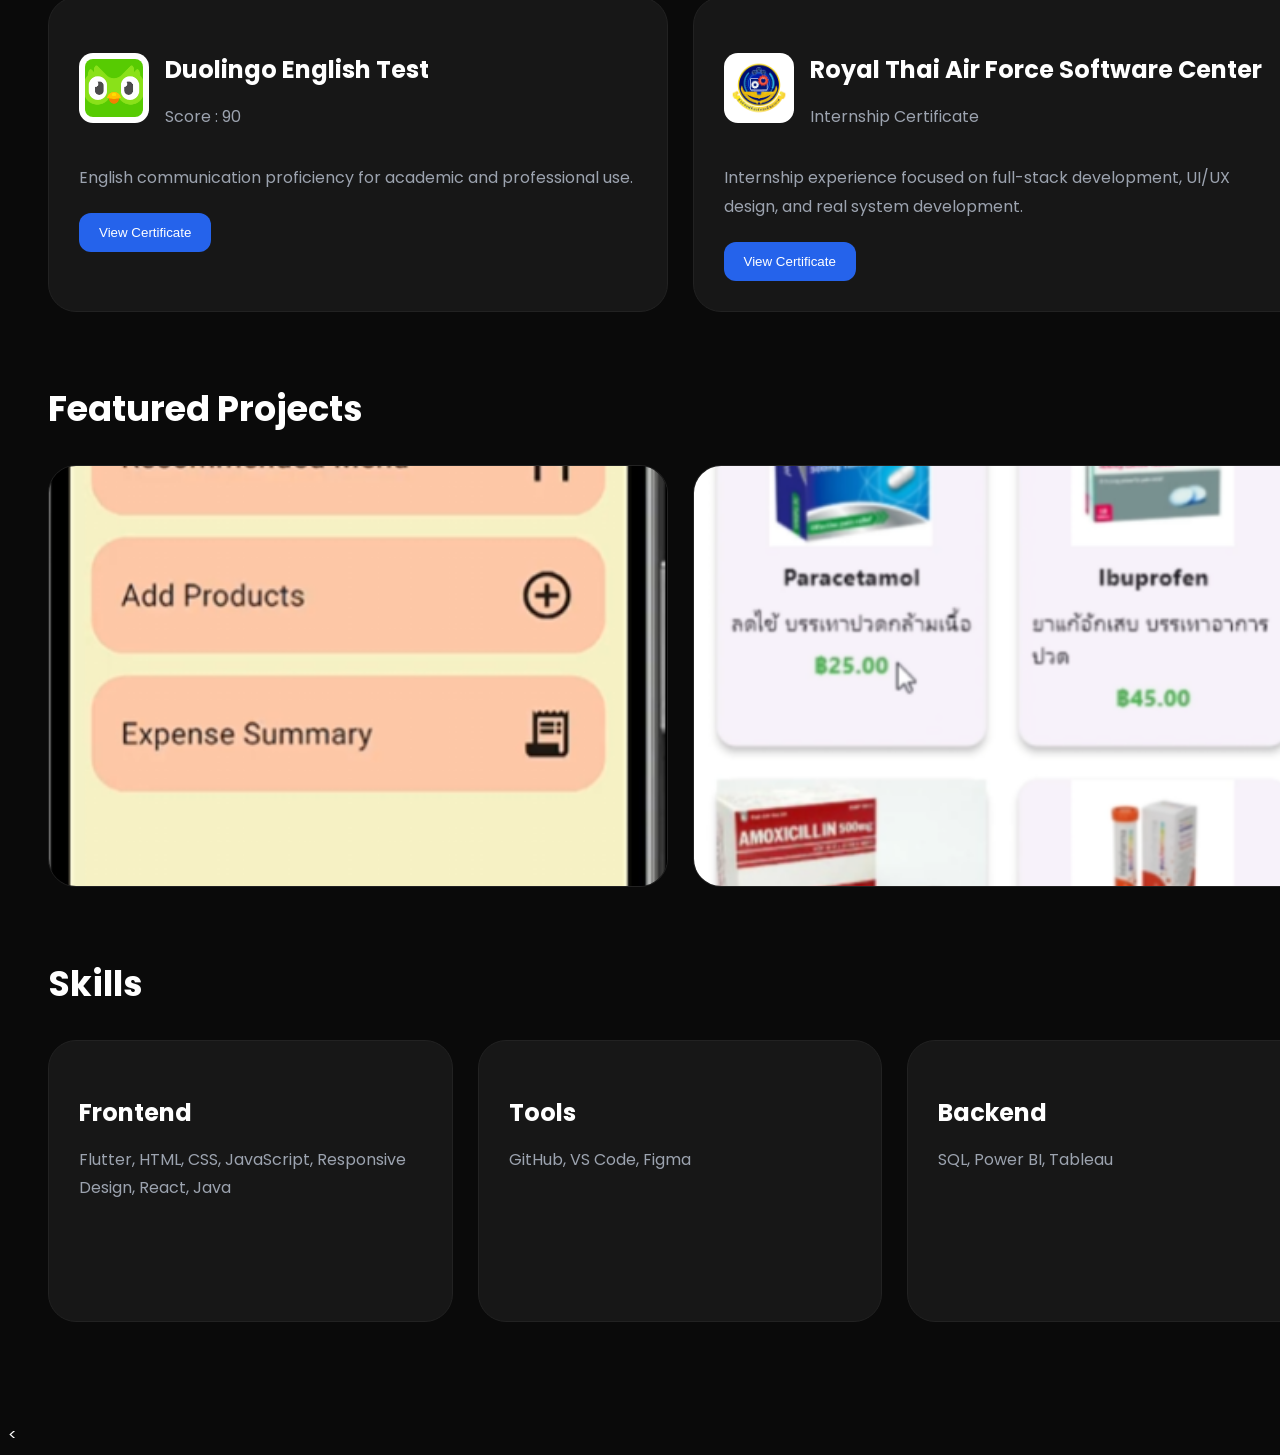
==== commit 0971591a: "update portfolio" ====
--- a/developer.html
+++ b/developer.html
@@ -97,10 +97,6 @@
                 </div>
 
                 <div class="buttons">
-
-                    <button>
-                        Download Resume
-                    </button>
 
                     <a href="index.html">
                         Back
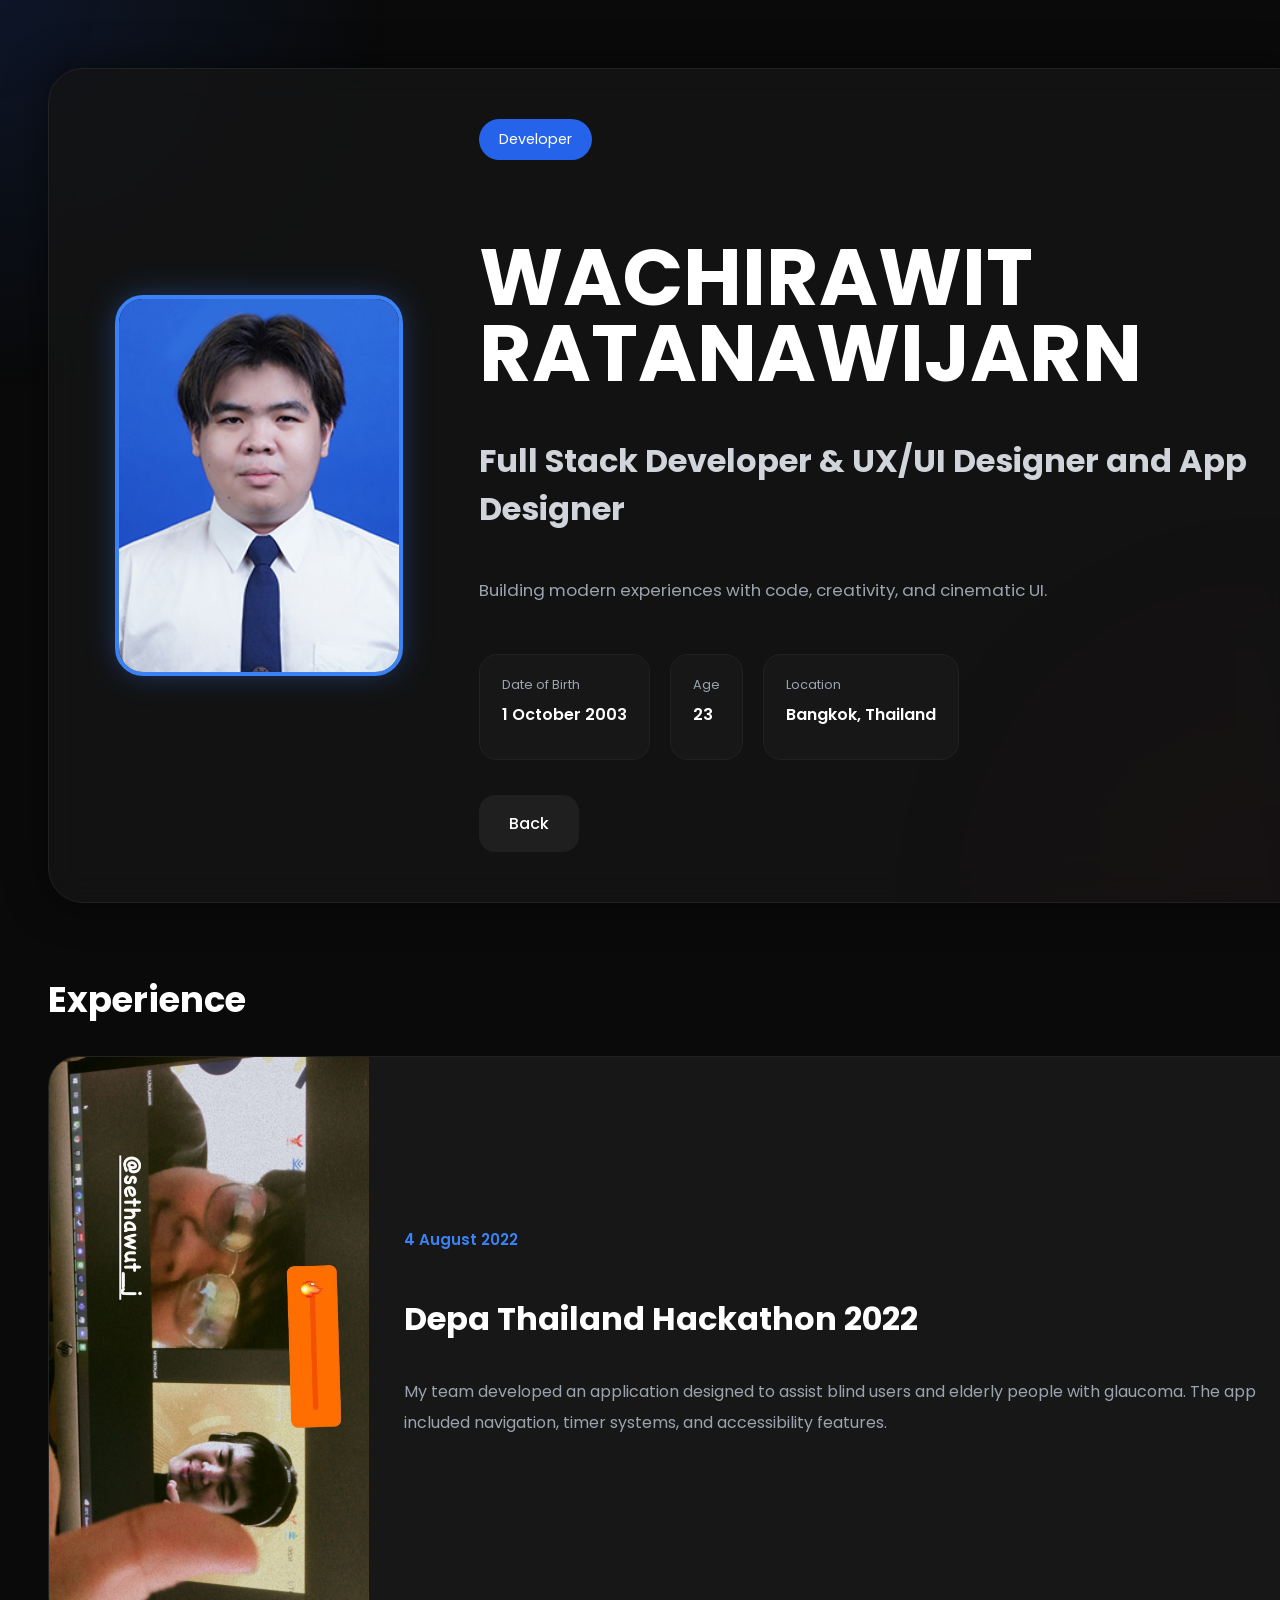
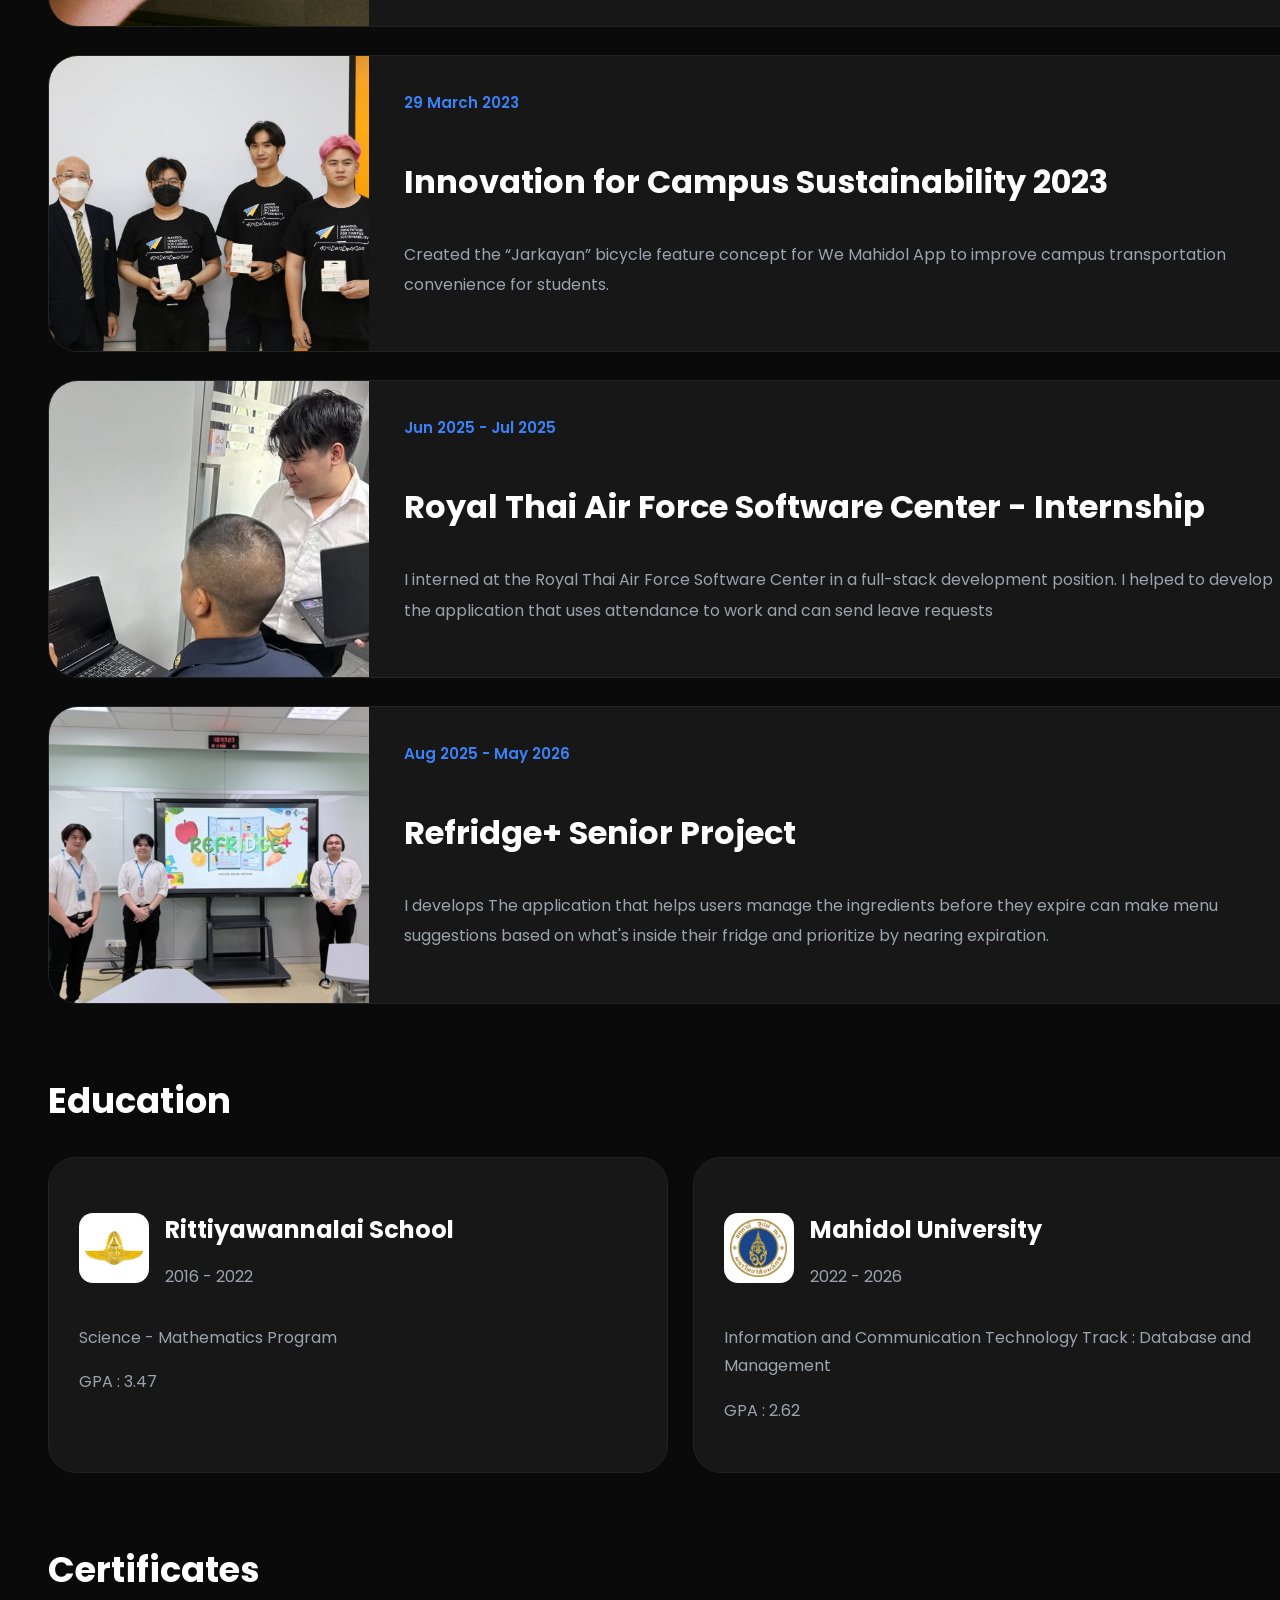
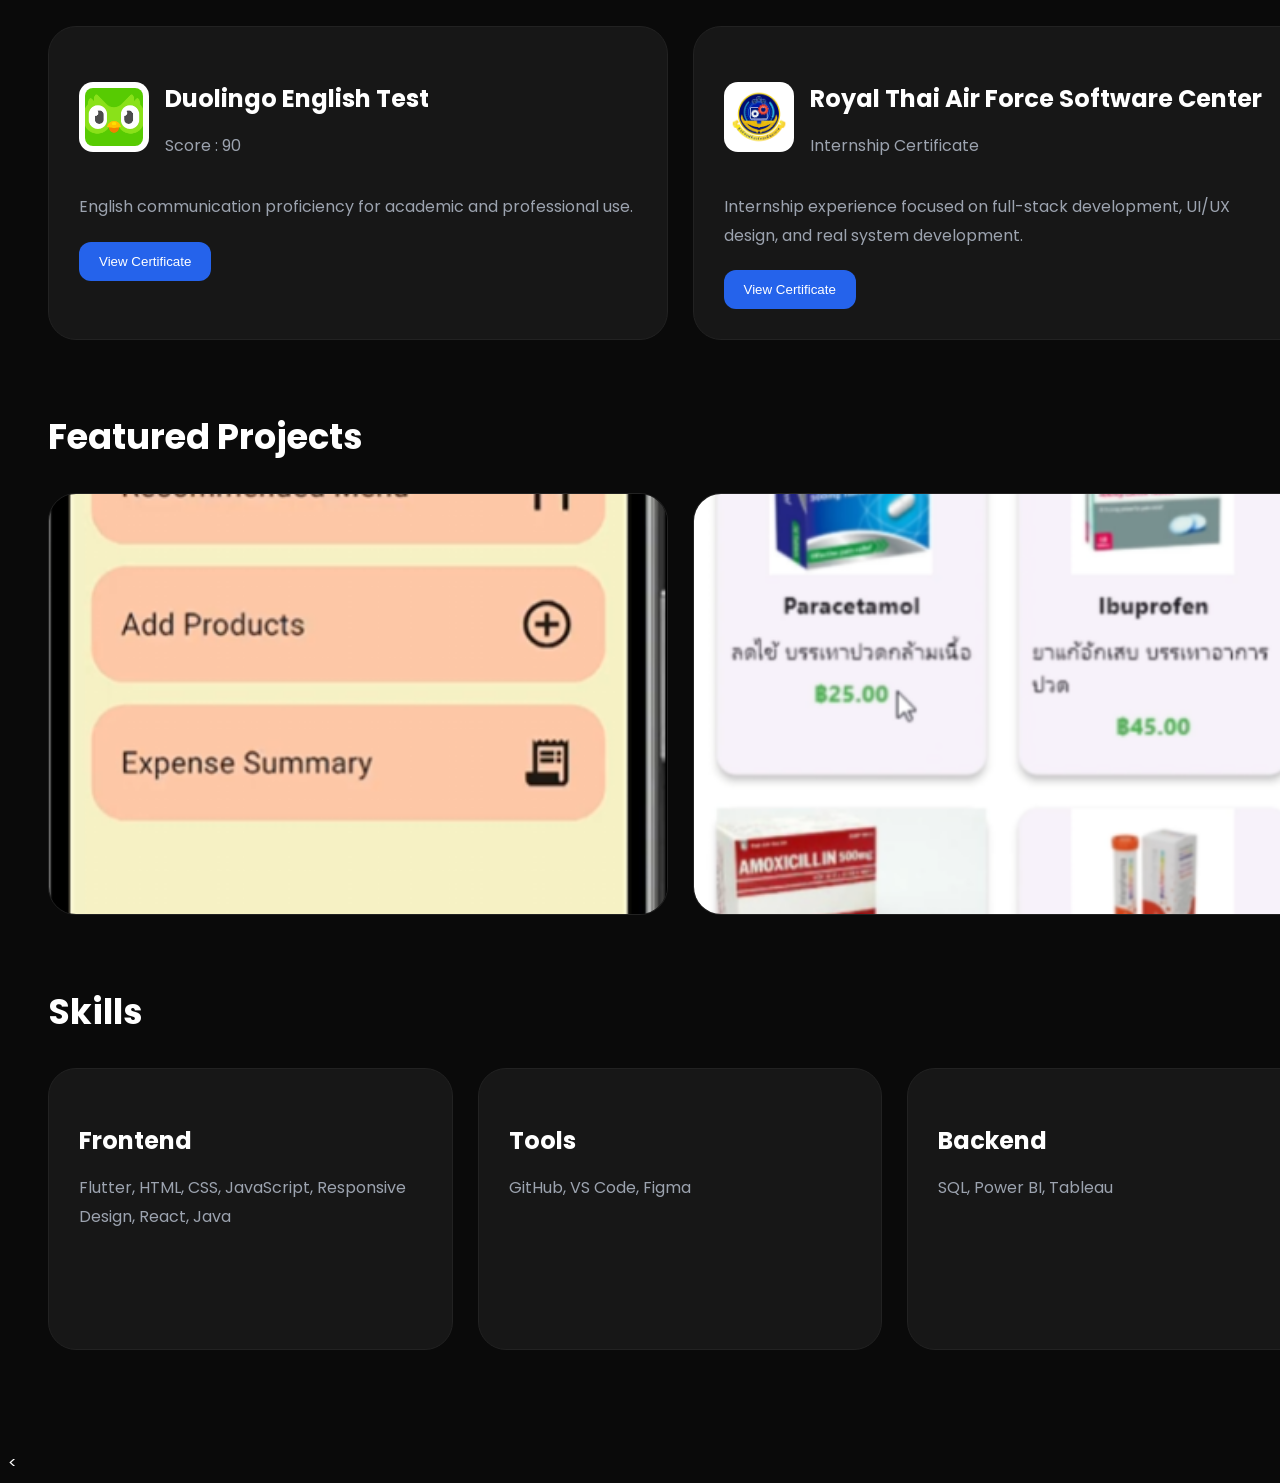
==== commit 1d0580d4: "update portfolio" ====
--- a/developer.html
+++ b/developer.html
@@ -283,7 +283,7 @@
                             </h3>
 
                             <p class="year">
-                                2022 - 2025
+                                2022 - 2026
                             </p>
 
                         </div>
@@ -292,6 +292,7 @@
 
                     <p>
                         Information and Communication Technology
+                        Track : Database and Management
                     </p>
 
                     <p>
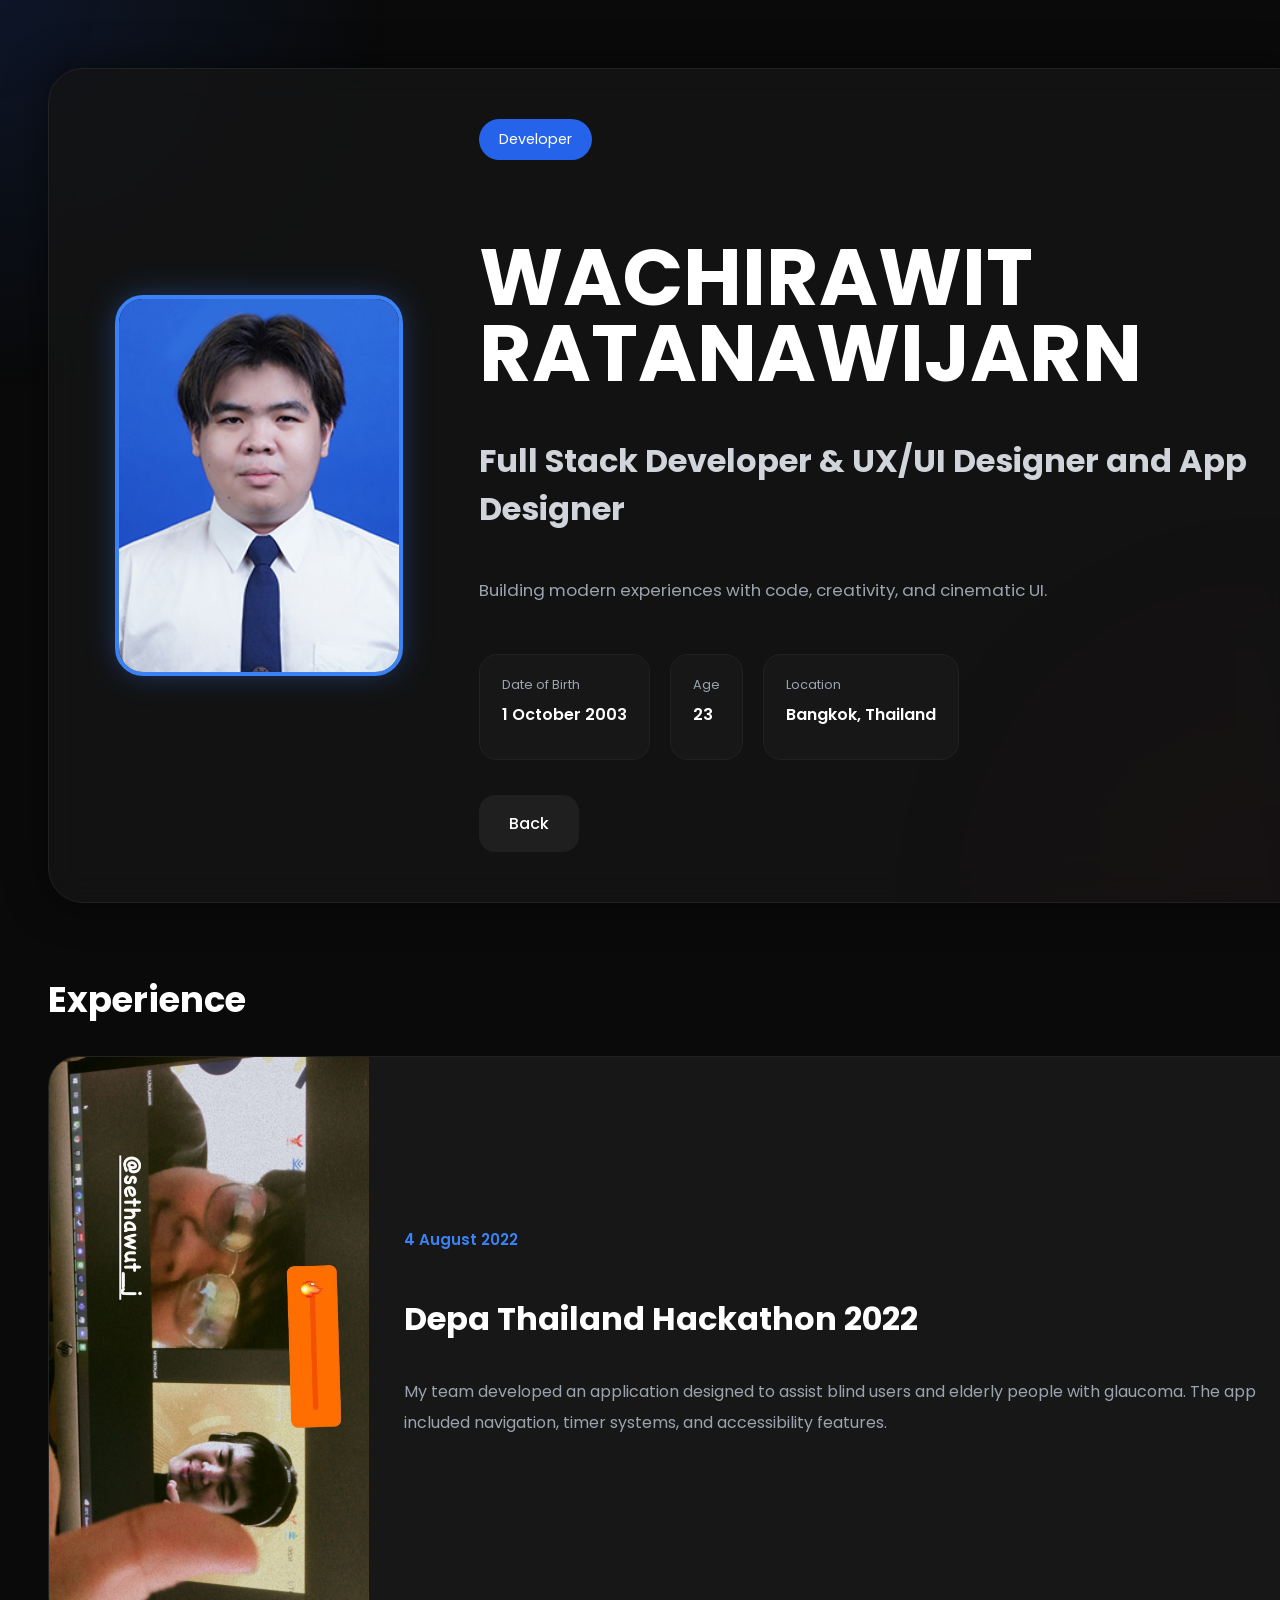
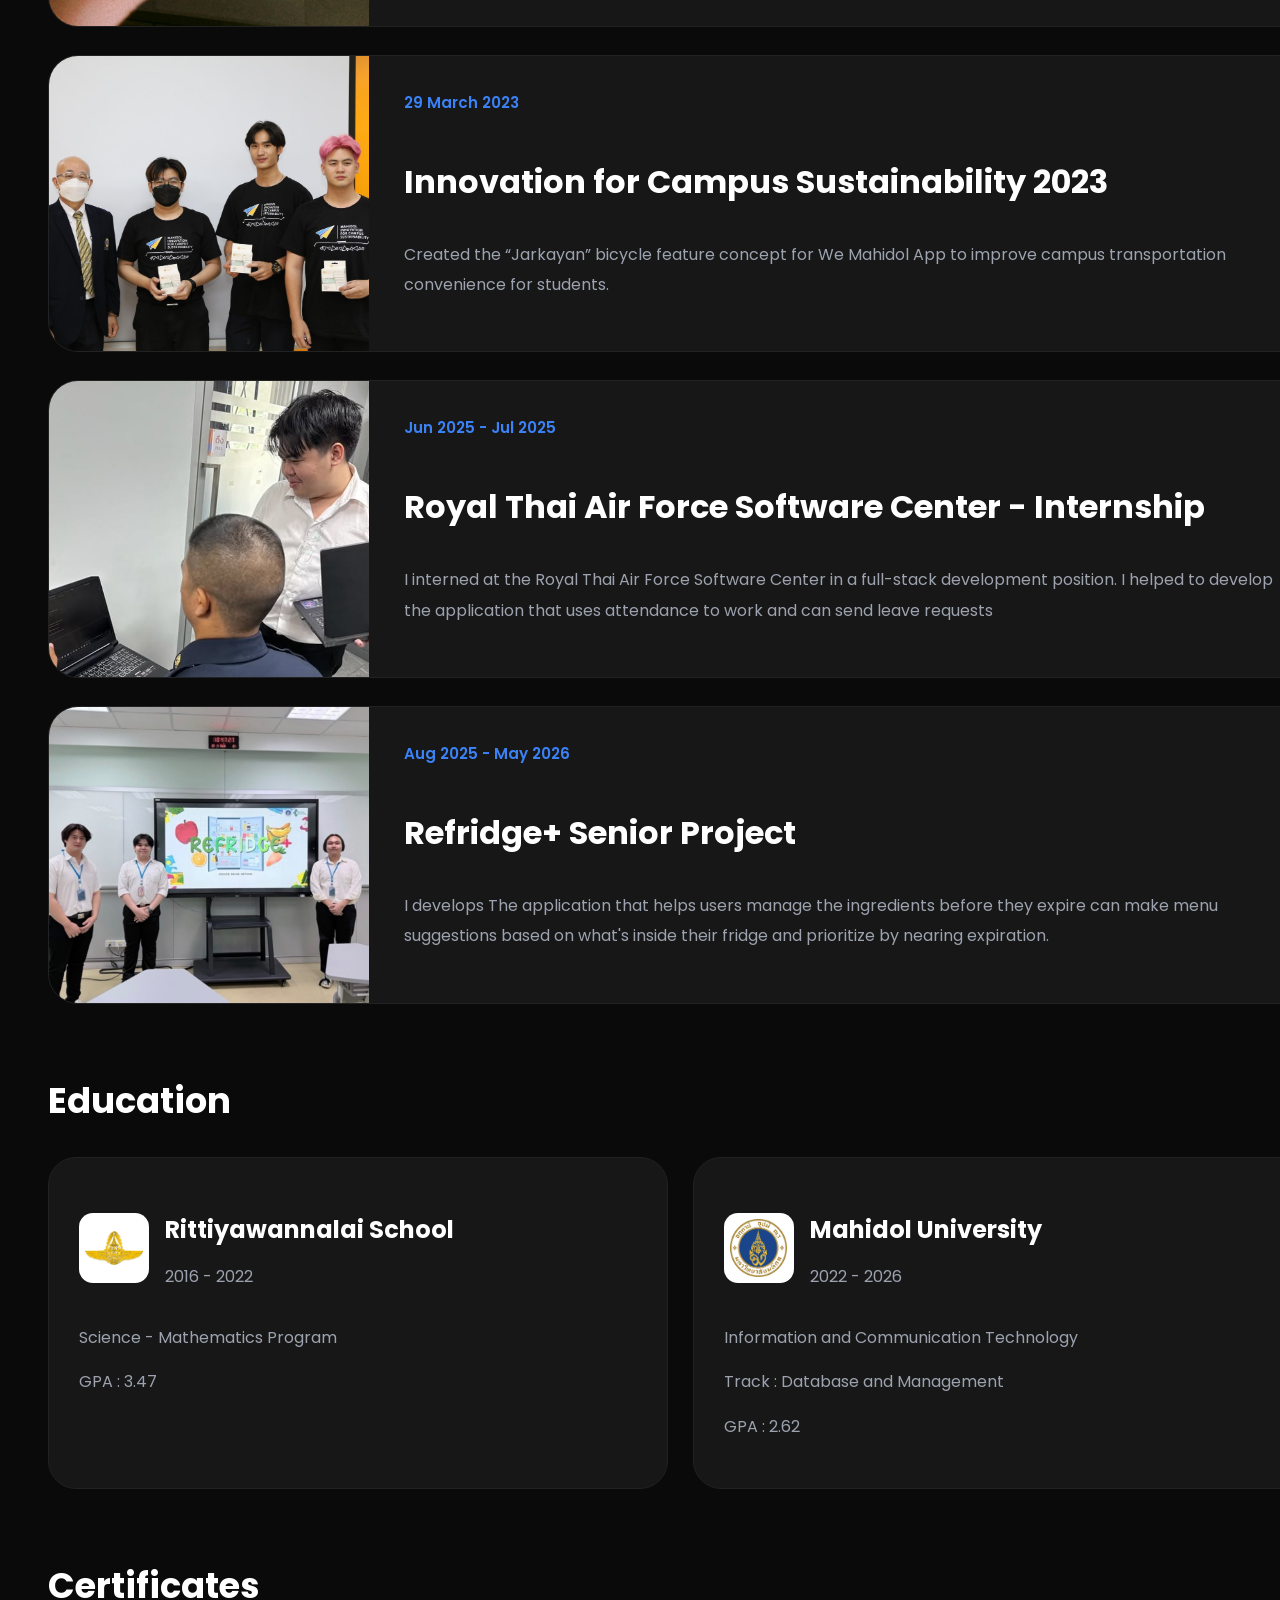
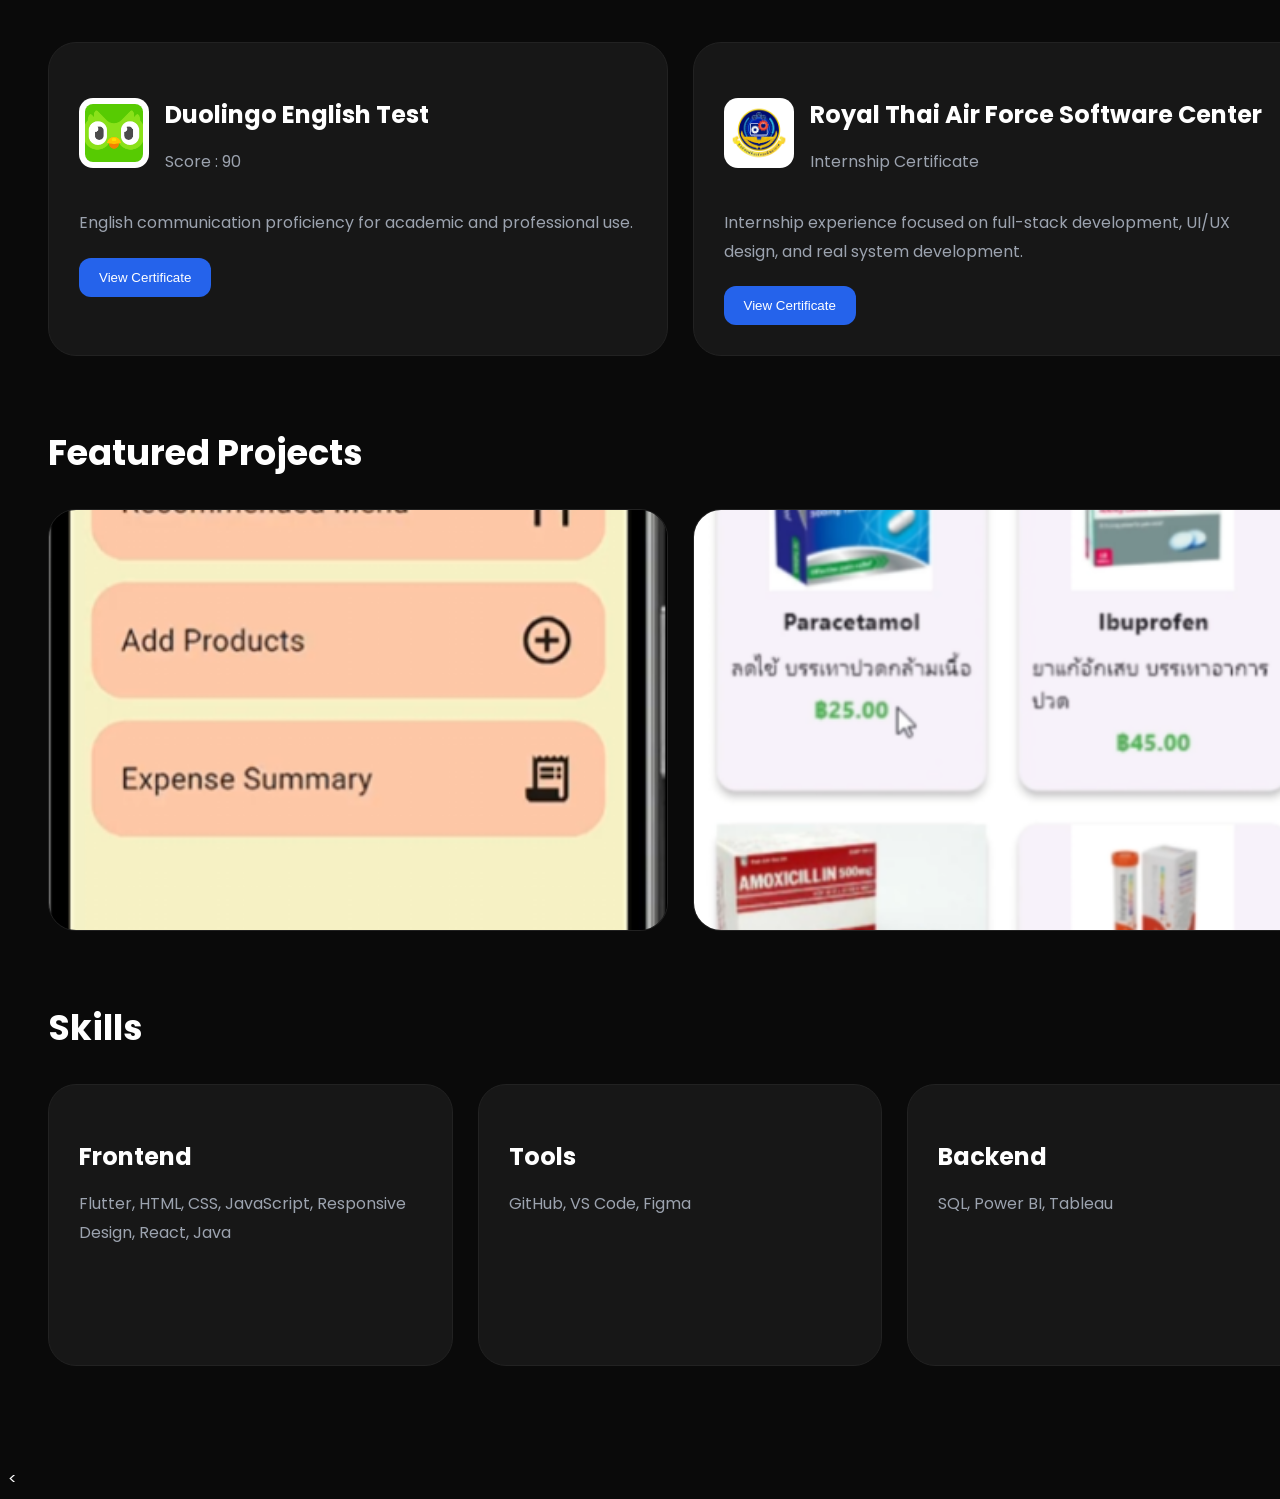
==== commit 0565cdad: "update portfolio" ====
--- a/developer.html
+++ b/developer.html
@@ -292,6 +292,8 @@
 
                     <p>
                         Information and Communication Technology
+                    </p>
+                    <p>
                         Track : Database and Management
                     </p>
 
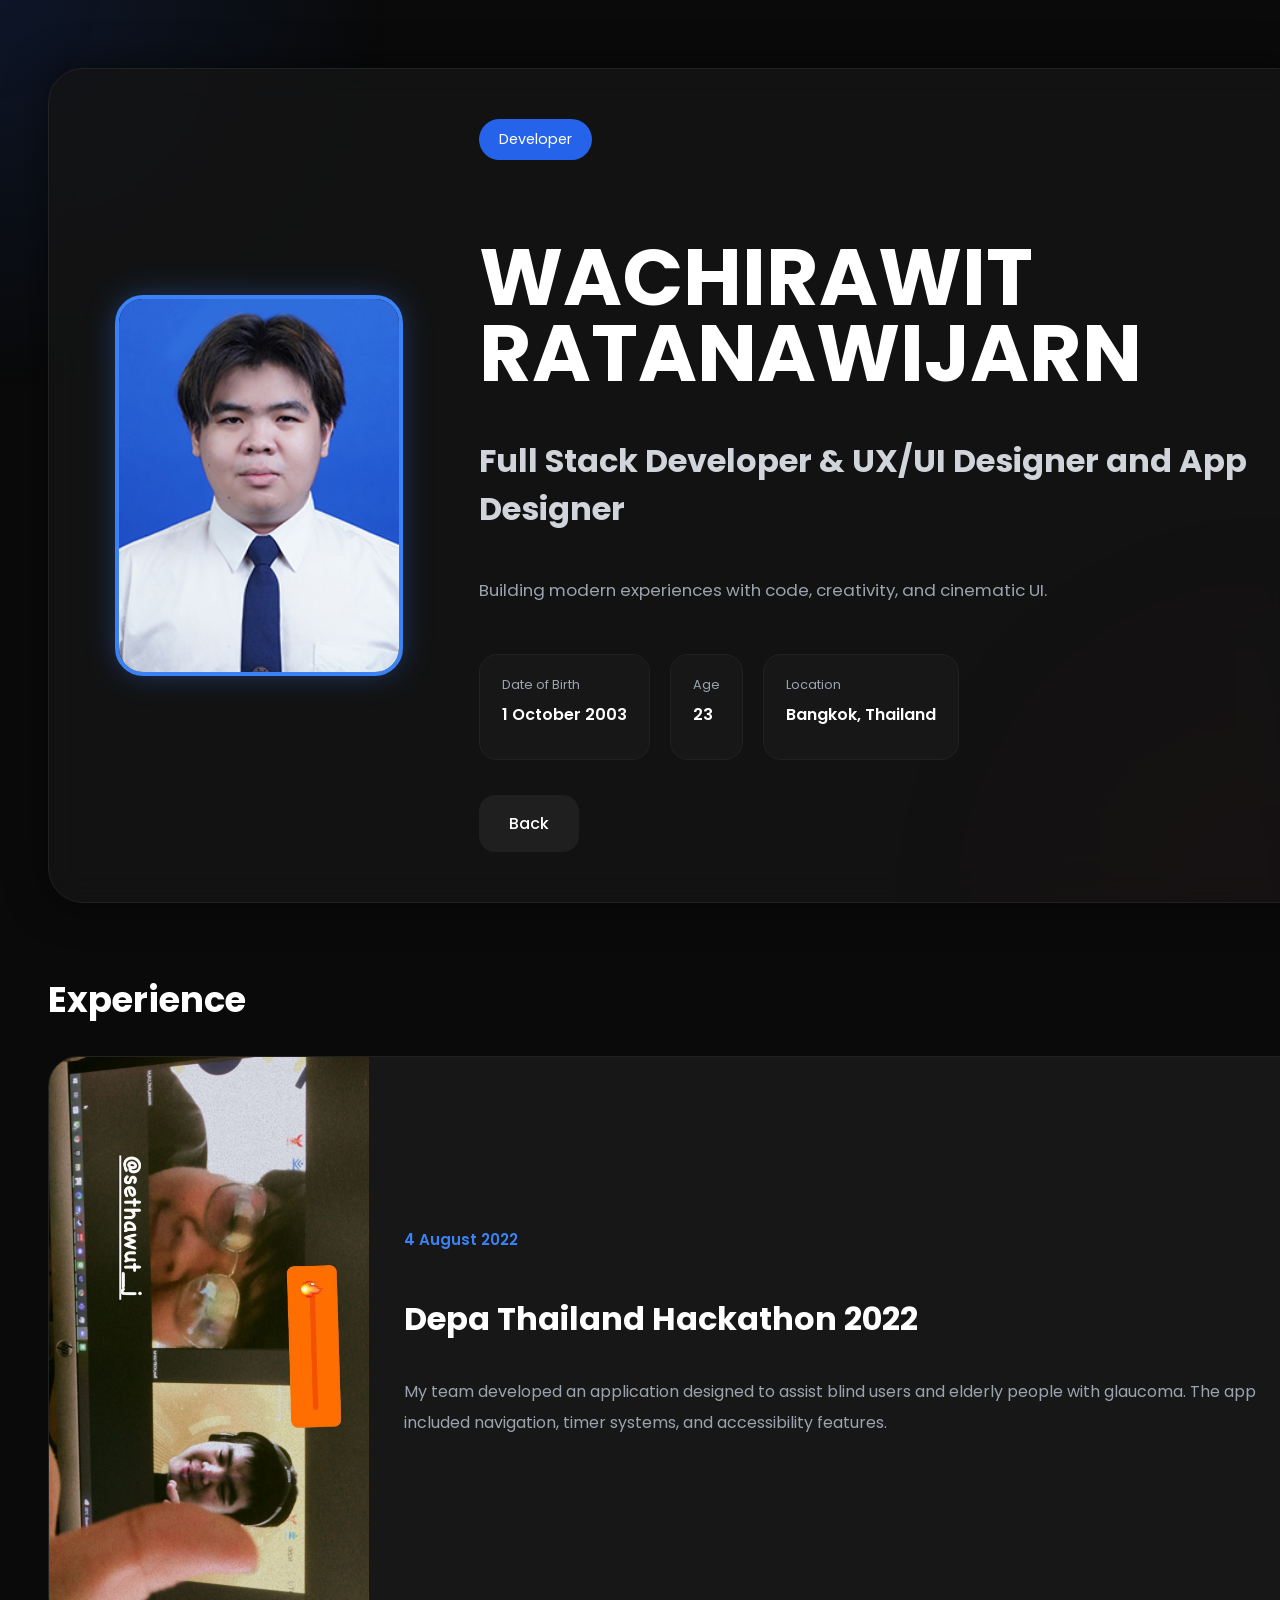
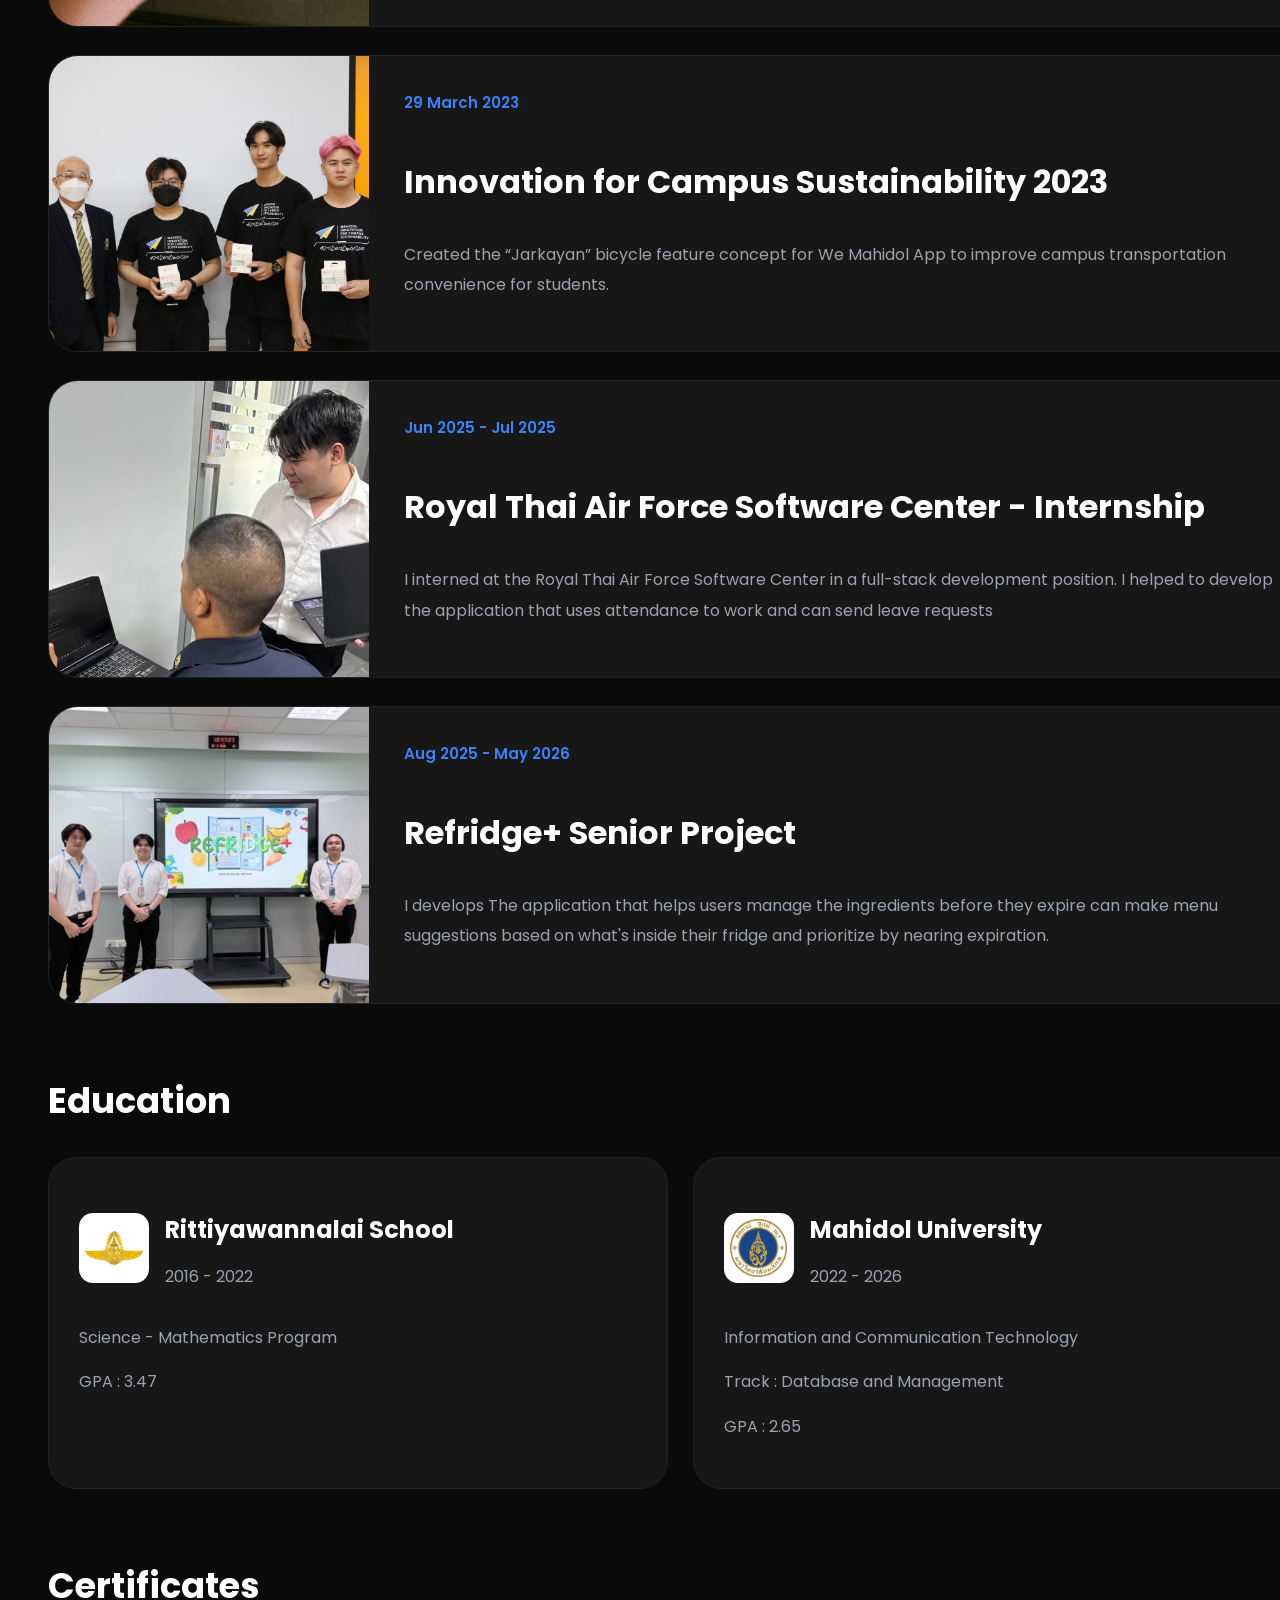
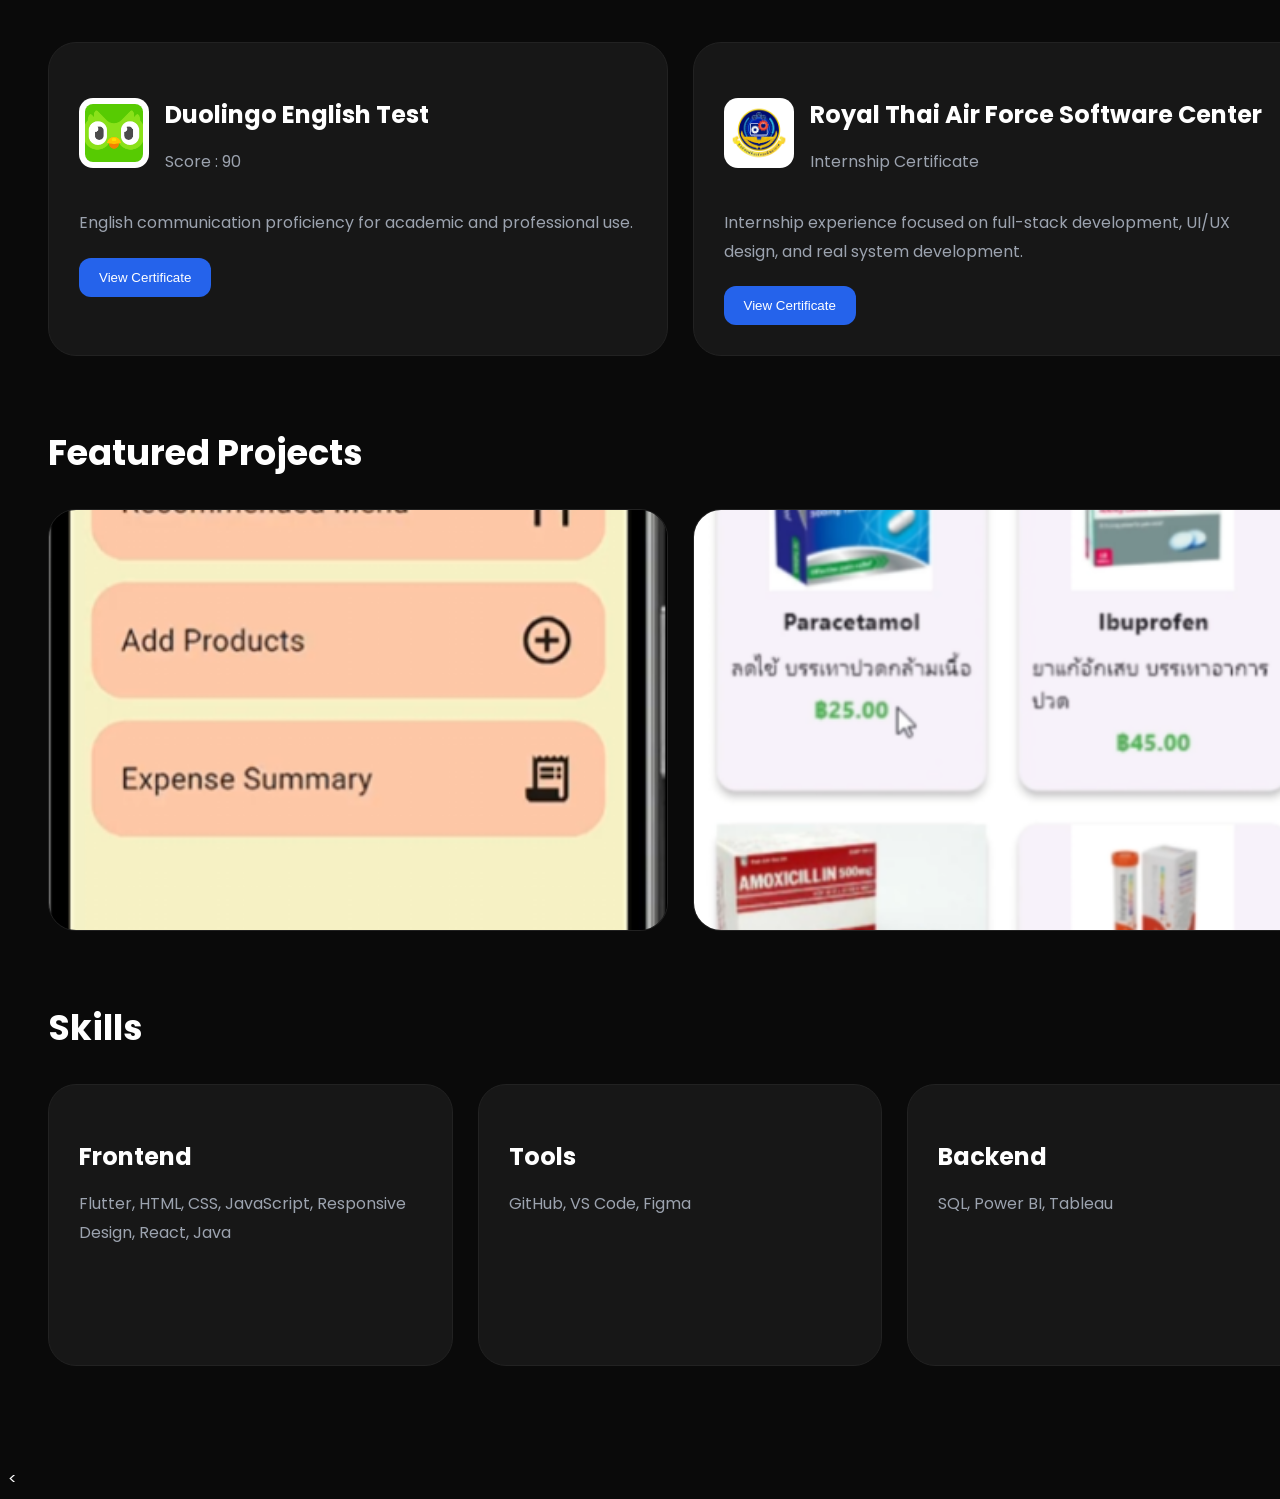
==== commit 4c43acb6: "update portfolio" ====
--- a/developer.html
+++ b/developer.html
@@ -298,7 +298,7 @@
                     </p>
 
                     <p>
-                        GPA : 2.62
+                        GPA : 2.65
                     </p>
 
                 </div>
